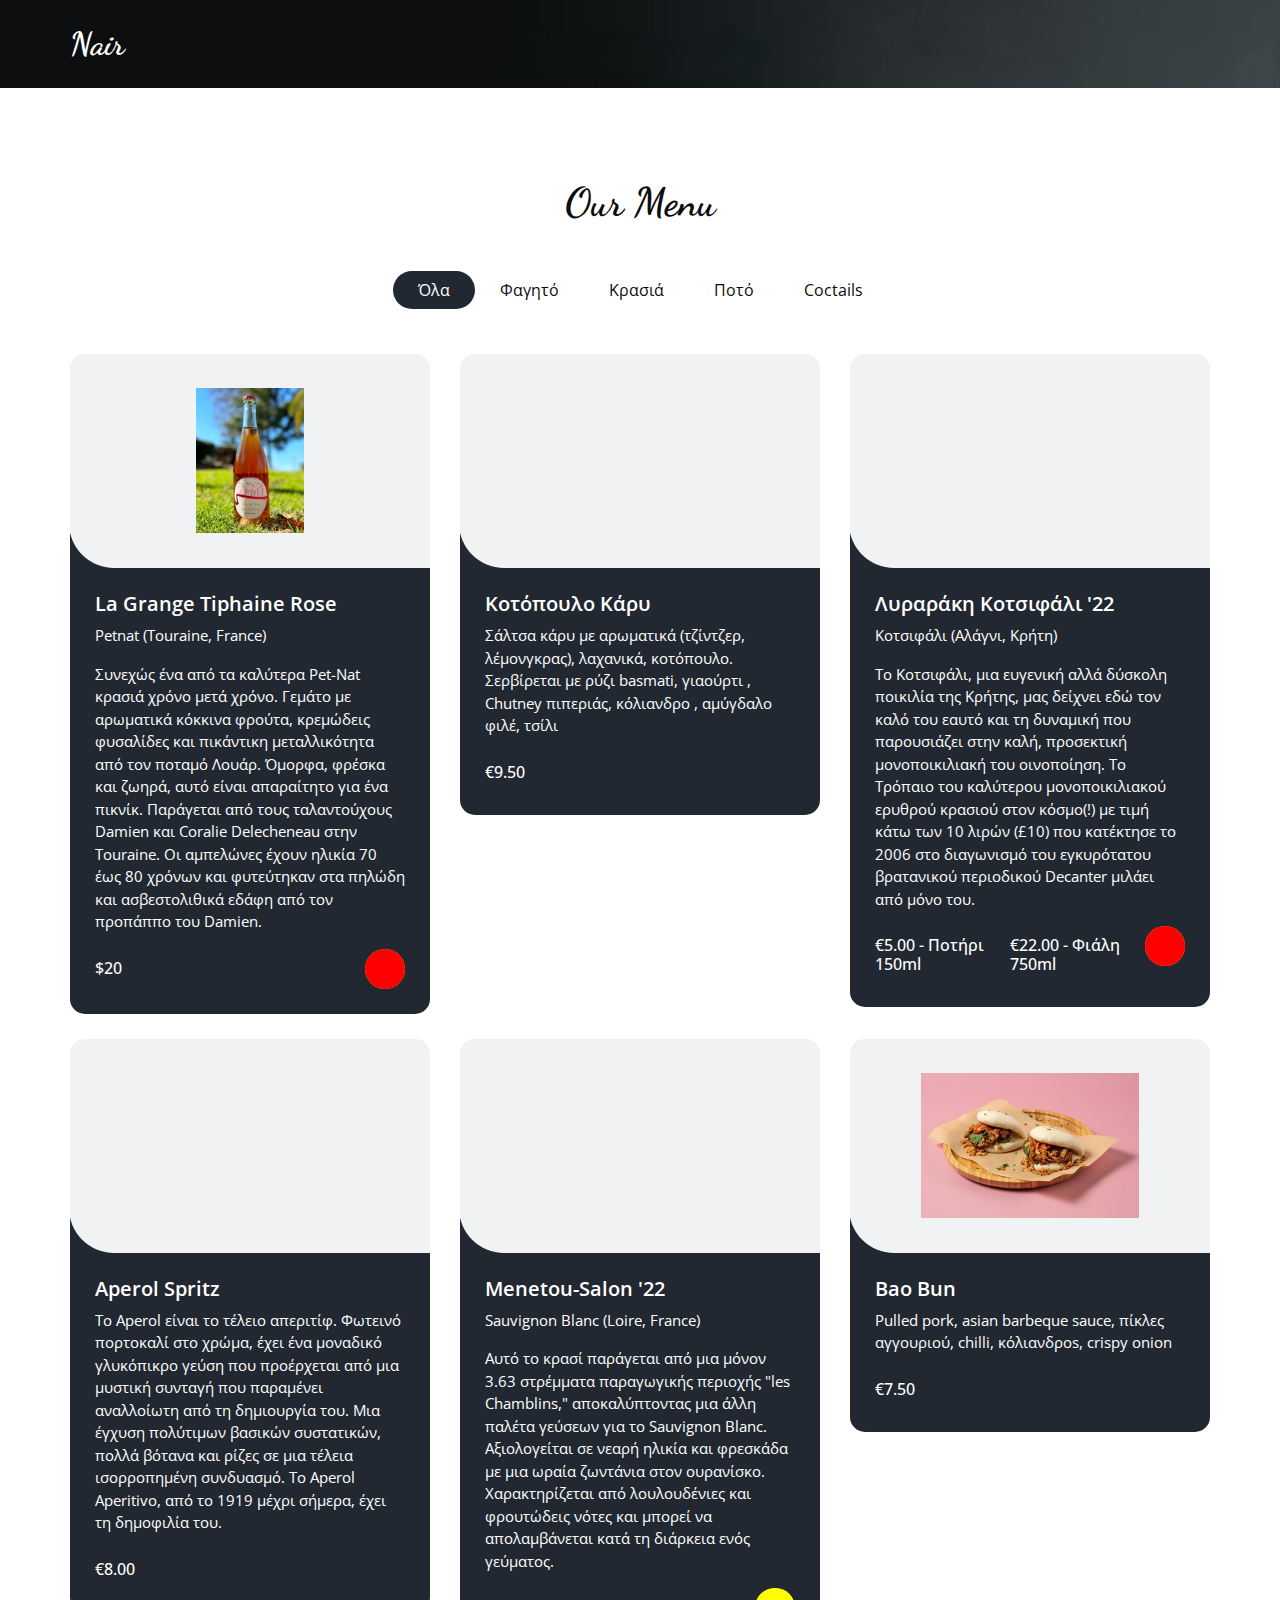
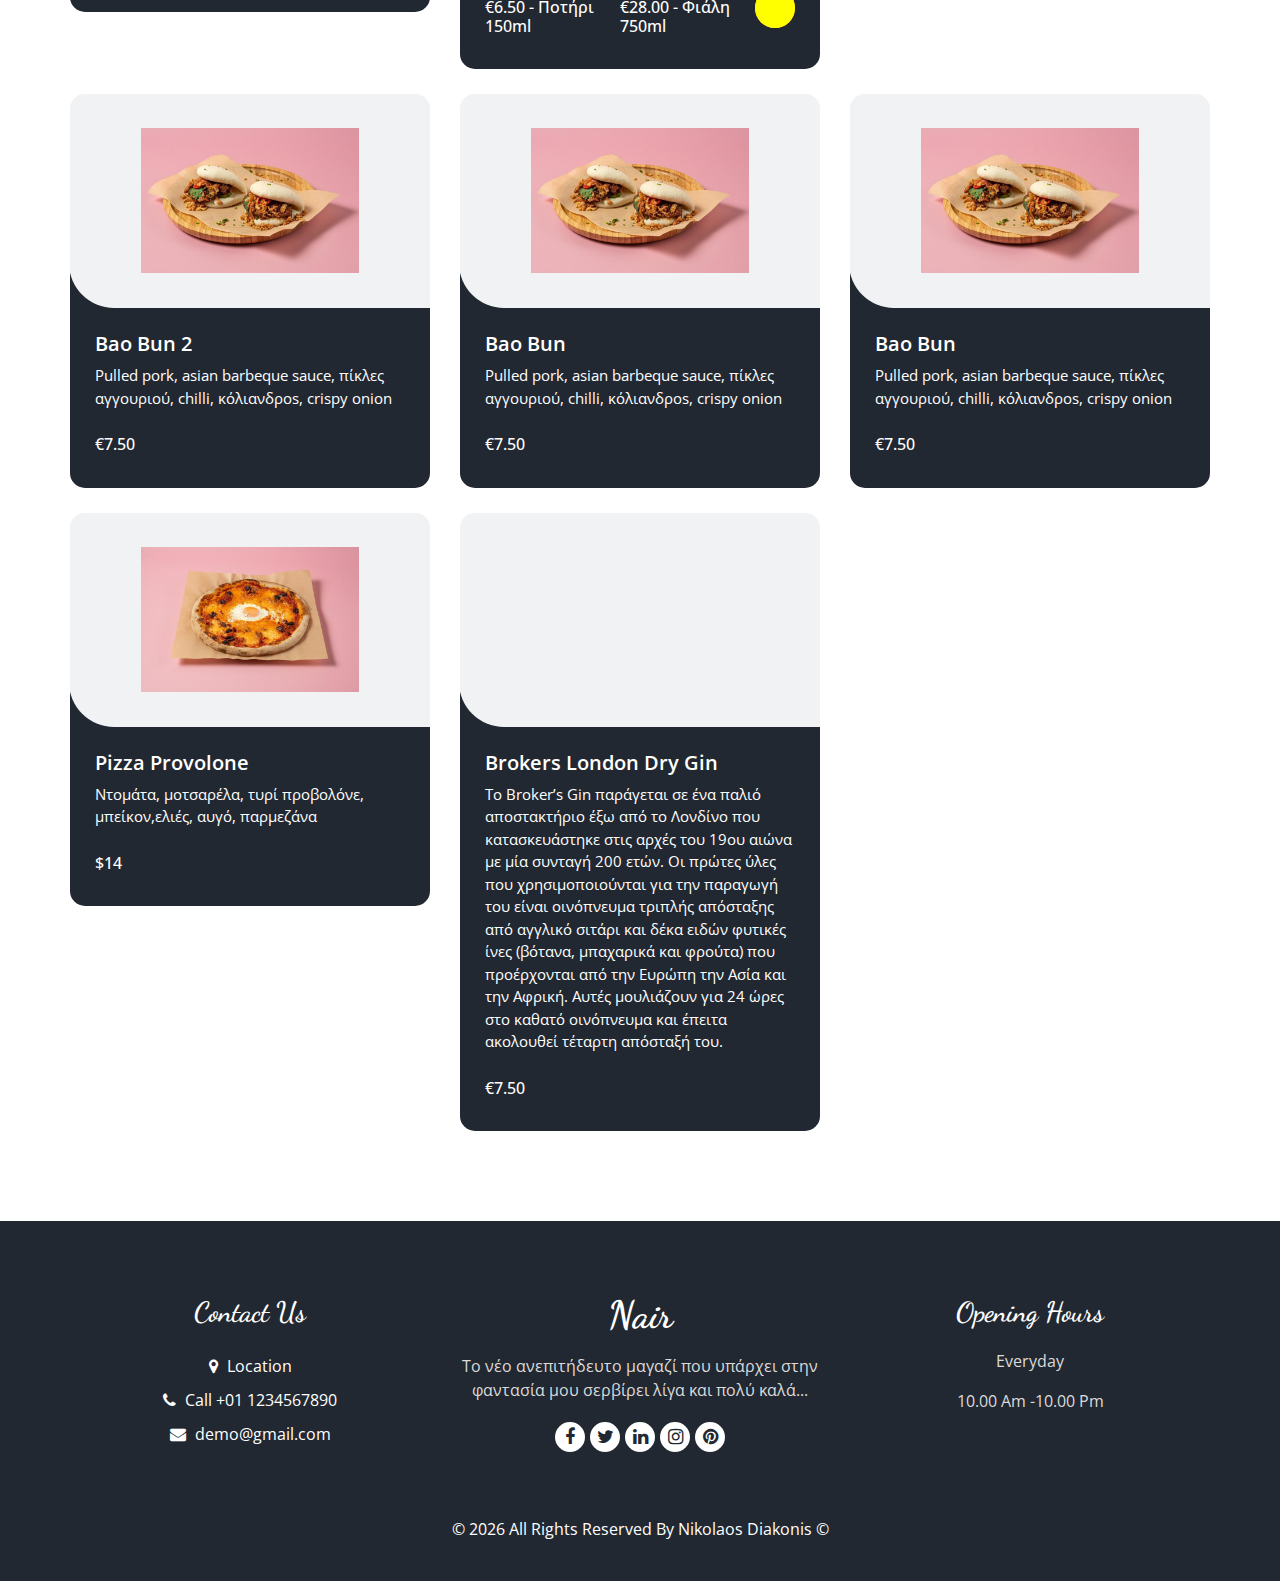
==== index.html @ 9b8b5ae2 "changed menu to index" ====
<!DOCTYPE html>
<html>

<head>
  <!-- Basic -->
  <meta charset="utf-8" />
  <meta http-equiv="X-UA-Compatible" content="IE=edge" />
  <!-- Mobile Metas -->
  <meta name="viewport" content="width=device-width, initial-scale=1, shrink-to-fit=no" />
  <!-- Site Metas -->
  <meta name="keywords" content="" />
  <meta name="description" content="" />
  <meta name="author" content="" />
  <link rel="shortcut icon" href="images/favicon.png" type="">

  <title> Nair </title>

  <!-- bootstrap core css -->
  <link rel="stylesheet" type="text/css" href="css/bootstrap.css" />

  <!--owl slider stylesheet -->
  <link rel="stylesheet" type="text/css"
    href="https://cdnjs.cloudflare.com/ajax/libs/OwlCarousel2/2.3.4/assets/owl.carousel.min.css" />
  <!-- nice select  -->
  <link rel="stylesheet" href="https://cdnjs.cloudflare.com/ajax/libs/jquery-nice-select/1.1.0/css/nice-select.min.css"
    integrity="sha512-CruCP+TD3yXzlvvijET8wV5WxxEh5H8P4cmz0RFbKK6FlZ2sYl3AEsKlLPHbniXKSrDdFewhbmBK5skbdsASbQ=="
    crossorigin="anonymous" />
  <!-- font awesome style -->
  <link href="css/font-awesome.min.css" rel="stylesheet" />

  <!-- Custom styles for this template -->
  <link href="css/style.css" rel="stylesheet" />
  <!-- responsive style -->
  <link href="css/responsive.css" rel="stylesheet" />

</head>

<body class="sub_page">

  <div class="hero_area">
    <div class="bg-box">
      <img src="images/hero-bg.jpg" alt="">
    </div>
    <!-- header section strats -->
    <header class="header_section">
      <div class="container">
        <nav class="navbar navbar-expand-lg custom_nav-container ">
          <a class="navbar-brand" href="index.html">
            <span>
              Nair
            </span>
          </a>

          <button class="navbar-toggler" type="button" data-toggle="collapse" data-target="#navbarSupportedContent"
            aria-controls="navbarSupportedContent" aria-expanded="false" aria-label="Toggle navigation">
            <span class=""> </span>
          </button>

          <div class="collapse navbar-collapse" id="navbarSupportedContent">
            <!-- <ul class="navbar-nav  mx-auto ">

              <li class="nav-item active">
                <a class="nav-link" href="menu.html">Menu <span class="sr-only">(current)</span> </a>
              </li>
            </ul> -->
            <!-- <div class="user_option">
              <a href="" class="user_link">
                <i class="fa fa-user" aria-hidden="true"></i>
              </a>
              <a class="cart_link" href="#">
                <svg version="1.1" id="Capa_1" xmlns="http://www.w3.org/2000/svg"
                  xmlns:xlink="http://www.w3.org/1999/xlink" x="0px" y="0px" viewBox="0 0 456.029 456.029"
                  style="enable-background:new 0 0 456.029 456.029;" xml:space="preserve">
                  <g>
                    <g>
                      <path d="M345.6,338.862c-29.184,0-53.248,23.552-53.248,53.248c0,29.184,23.552,53.248,53.248,53.248
                   c29.184,0,53.248-23.552,53.248-53.248C398.336,362.926,374.784,338.862,345.6,338.862z" />
                    </g>
                  </g>
                  <g>
                    <g>
                      <path d="M439.296,84.91c-1.024,0-2.56-0.512-4.096-0.512H112.64l-5.12-34.304C104.448,27.566,84.992,10.67,61.952,10.67H20.48
                   C9.216,10.67,0,19.886,0,31.15c0,11.264,9.216,20.48,20.48,20.48h41.472c2.56,0,4.608,2.048,5.12,4.608l31.744,216.064
                   c4.096,27.136,27.648,47.616,55.296,47.616h212.992c26.624,0,49.664-18.944,55.296-45.056l33.28-166.4
                   C457.728,97.71,450.56,86.958,439.296,84.91z" />
                    </g>
                  </g>
                  <g>
                    <g>
                      <path d="M215.04,389.55c-1.024-28.16-24.576-50.688-52.736-50.688c-29.696,1.536-52.224,26.112-51.2,55.296
                   c1.024,28.16,24.064,50.688,52.224,50.688h1.024C193.536,443.31,216.576,418.734,215.04,389.55z" />
                    </g>
                  </g>
                  <g>
                  </g>
                  <g>
                  </g>
                  <g>
                  </g>
                  <g>
                  </g>
                  <g>
                  </g>
                  <g>
                  </g>
                  <g>
                  </g>
                  <g>
                  </g>
                  <g>
                  </g>
                  <g>
                  </g>
                  <g>
                  </g>
                  <g>
                  </g>
                  <g>
                  </g>
                  <g>
                  </g>
                  <g>
                  </g>
                </svg>
              </a>
              <form class="form-inline">
                <button class="btn  my-2 my-sm-0 nav_search-btn" type="submit">
                  <i class="fa fa-search" aria-hidden="true"></i>
                </button>
              </form>
              <a href="" class="order_online">
                Order Online
              </a>
            </div> -->
          </div>
        </nav>
      </div>
    </header>
    <!-- end header section -->
  </div>

  <!-- food section -->

  <section class="food_section layout_padding">
    <div class="container">
      <div class="heading_container heading_center">
        <h2>
          Our Menu
        </h2>
      </div>

      <ul class="filters_menu">
        <li class="active" data-filter="*">Όλα</li>
        <li data-filter=".burger">Φαγητό</li>
        <li data-filter=".pizza">Κρασιά</li>
        <li data-filter=".pasta">Ποτό</li>
        <li data-filter=".fries">Coctails</li>
      </ul>

      <div class="filters-content">
        <div class="row grid">
          <div class="col-sm-6 col-lg-4 all pizza">
            <div class="box">
              <div>
                <div class="img-box">
                  <img src="images/la grange.jpg" alt="">
                </div>
                <div class="detail-box">
                  <h5>
                    La Grange Tiphaine Rose
                  </h5>
                  <p>Petnat (Touraine, France)</p>
                  <p>
                    Συνεχώς ένα από τα καλύτερα Pet-Nat κρασιά χρόνο μετά χρόνο. Γεμάτο με αρωματικά κόκκινα φρούτα,
                    κρεμώδεις φυσαλίδες και πικάντικη μεταλλικότητα από τον ποταμό Λουάρ. Όμορφα, φρέσκα και ζωηρά, αυτό
                    είναι απαραίτητο για ένα πικνίκ. Παράγεται από τους ταλαντούχους Damien και Coralie Delecheneau στην
                    Touraine. Οι αμπελώνες έχουν ηλικία 70 έως 80 χρόνων και φυτεύτηκαν στα πηλώδη και ασβεστολιθικά
                    εδάφη από τον προπάππο του Damien.
                  </p>
                  <div class="options">
                    <h6>
                      $20
                    </h6>
                    <a href="">
                      <div class="red-circle"></div>
                    </a>
                    <!-- <a href="">
                      <svg version="1.1" id="Capa_1" xmlns="http://www.w3.org/2000/svg"
                        xmlns:xlink="http://www.w3.org/1999/xlink" x="0px" y="0px" viewBox="0 0 456.029 456.029"
                        style="enable-background:new 0 0 456.029 456.029;" xml:space="preserve">
                        <g>
                          <g>
                            <path d="M345.6,338.862c-29.184,0-53.248,23.552-53.248,53.248c0,29.184,23.552,53.248,53.248,53.248
                         c29.184,0,53.248-23.552,53.248-53.248C398.336,362.926,374.784,338.862,345.6,338.862z" />
                          </g>
                        </g>
                        <g>
                          <g>
                            <path d="M439.296,84.91c-1.024,0-2.56-0.512-4.096-0.512H112.64l-5.12-34.304C104.448,27.566,84.992,10.67,61.952,10.67H20.48
                         C9.216,10.67,0,19.886,0,31.15c0,11.264,9.216,20.48,20.48,20.48h41.472c2.56,0,4.608,2.048,5.12,4.608l31.744,216.064
                         c4.096,27.136,27.648,47.616,55.296,47.616h212.992c26.624,0,49.664-18.944,55.296-45.056l33.28-166.4
                         C457.728,97.71,450.56,86.958,439.296,84.91z" />
                          </g>
                        </g>
                        <g>
                          <g>
                            <path
                              d="M215.04,389.55c-1.024-28.16-24.576-50.688-52.736-50.688c-29.696,1.536-52.224,26.112-51.2,55.296
                         c1.024,28.16,24.064,50.688,52.224,50.688h1.024C193.536,443.31,216.576,418.734,215.04,389.55z" />
                          </g>
                        </g>
                        <g>
                        </g>
                        <g>
                        </g>
                        <g>
                        </g>
                        <g>
                        </g>
                        <g>
                        </g>
                        <g>
                        </g>
                        <g>
                        </g>
                        <g>
                        </g>
                        <g>
                        </g>
                        <g>
                        </g>
                        <g>
                        </g>
                        <g>
                        </g>
                        <g>
                        </g>
                        <g>
                        </g>
                        <g>
                        </g>
                      </svg>
                    </a> -->
                  </div>
                </div>
              </div>
            </div>
          </div>
          <div class="col-sm-6 col-lg-4 all burger">
            <div class="box">
              <div>
                <div class="img-box">
                  <img
                    src="https://www.kitchensanctuary.com/wp-content/uploads/2023/06/Chicken-Panang-Curry-tall-FS.webp"
                    alt="">
                </div>
                <div class="detail-box">
                  <h5>
                    Κοτόπουλο Κάρυ
                  </h5>
                  <p>
                    Σάλτσα κάρυ με αρωματικά (τζίντζερ, λέμονγκρας), λαχανικά, κοτόπουλο. Σερβίρεται με ρύζι basmati,
                    γιαούρτι , Chutney πιπεριάς, κόλιανδρο , αμύγδαλο φιλέ, τσίλι
                  </p>
                  <div class="options">
                    <h6>
                      €9.50
                    </h6>
                    <!-- <a href="">
                      <svg version="1.1" id="Capa_1" xmlns="http://www.w3.org/2000/svg"
                        xmlns:xlink="http://www.w3.org/1999/xlink" x="0px" y="0px" viewBox="0 0 456.029 456.029"
                        style="enable-background:new 0 0 456.029 456.029;" xml:space="preserve">
                        <g>
                          <g>
                            <path d="M345.6,338.862c-29.184,0-53.248,23.552-53.248,53.248c0,29.184,23.552,53.248,53.248,53.248
                         c29.184,0,53.248-23.552,53.248-53.248C398.336,362.926,374.784,338.862,345.6,338.862z" />
                          </g>
                        </g>
                        <g>
                          <g>
                            <path d="M439.296,84.91c-1.024,0-2.56-0.512-4.096-0.512H112.64l-5.12-34.304C104.448,27.566,84.992,10.67,61.952,10.67H20.48
                         C9.216,10.67,0,19.886,0,31.15c0,11.264,9.216,20.48,20.48,20.48h41.472c2.56,0,4.608,2.048,5.12,4.608l31.744,216.064
                         c4.096,27.136,27.648,47.616,55.296,47.616h212.992c26.624,0,49.664-18.944,55.296-45.056l33.28-166.4
                         C457.728,97.71,450.56,86.958,439.296,84.91z" />
                          </g>
                        </g>
                        <g>
                          <g>
                            <path
                              d="M215.04,389.55c-1.024-28.16-24.576-50.688-52.736-50.688c-29.696,1.536-52.224,26.112-51.2,55.296
                         c1.024,28.16,24.064,50.688,52.224,50.688h1.024C193.536,443.31,216.576,418.734,215.04,389.55z" />
                          </g>
                        </g>
                        <g>
                        </g>
                        <g>
                        </g>
                        <g>
                        </g>
                        <g>
                        </g>
                        <g>
                        </g>
                        <g>
                        </g>
                        <g>
                        </g>
                        <g>
                        </g>
                        <g>
                        </g>
                        <g>
                        </g>
                        <g>
                        </g>
                        <g>
                        </g>
                        <g>
                        </g>
                        <g>
                        </g>
                        <g>
                        </g>
                      </svg>
                    </a> -->
                  </div>
                </div>
              </div>
            </div>
          </div>
          <div class="col-sm-6 col-lg-4 all pizza">
            <div class="box">
              <div>
                <div class="img-box">
                  <img
                    src="https://www.oakcava.gr/wp-content/uploads/webp/2022/03/%CE%9B%CE%A5%CE%A1%CE%91%CE%A1%CE%91%CE%9A%CE%97%CE%A3-%CE%9A%CE%9F%CE%A4%CE%A3%CE%99%CE%A6%CE%91%CE%9B%CE%99.webp"
                    alt="">
                </div>
                <div class="detail-box">
                  <h5>
                    Λυραράκη Κοτσιφάλι '22
                  </h5>
                  <p>
                    Κοτσιφάλι (Αλάγνι, Κρήτη)
                  </p>
                  <p>Το Κοτσιφάλι, μια ευγενική αλλά δύσκολη ποικιλία της Κρήτης, μας δείχνει εδώ τον καλό του εαυτό και
                    τη δυναμική που παρουσιάζει στην καλή, προσεκτική μονοποικιλιακή του οινοποίηση. Το Τρόπαιο του
                    καλύτερου μονοποικιλιακού ερυθρού κρασιού στον κόσμο(!) με τιμή κάτω των 10 λιρών (£10) που
                    κατέκτησε το 2006 στο διαγωνισμό του εγκυρότατου βρατανικού περιοδικού Decanter μιλάει από μόνο του.
                  </p>
                  <div class="options">
                    <h6>
                      €5.00 - Ποτήρι 150ml
                    </h6>
                    <h6>
                      €22.00 - Φιάλη 750ml
                    </h6>
                    <a href="">
                      <div class="red-circle"></div>
                    </a>


                    <!-- <a href="">
                      <svg version="1.1" id="Capa_1" xmlns="http://www.w3.org/2000/svg"
                        xmlns:xlink="http://www.w3.org/1999/xlink" x="0px" y="0px" viewBox="0 0 456.029 456.029"
                        style="enable-background:new 0 0 456.029 456.029;" xml:space="preserve">
                        <g>
                          <g>
                            <path d="M345.6,338.862c-29.184,0-53.248,23.552-53.248,53.248c0,29.184,23.552,53.248,53.248,53.248
                         c29.184,0,53.248-23.552,53.248-53.248C398.336,362.926,374.784,338.862,345.6,338.862z" />
                          </g>
                        </g>
                        <g>
                          <g>
                            <path d="M439.296,84.91c-1.024,0-2.56-0.512-4.096-0.512H112.64l-5.12-34.304C104.448,27.566,84.992,10.67,61.952,10.67H20.48
                         C9.216,10.67,0,19.886,0,31.15c0,11.264,9.216,20.48,20.48,20.48h41.472c2.56,0,4.608,2.048,5.12,4.608l31.744,216.064
                         c4.096,27.136,27.648,47.616,55.296,47.616h212.992c26.624,0,49.664-18.944,55.296-45.056l33.28-166.4
                         C457.728,97.71,450.56,86.958,439.296,84.91z" />
                          </g>
                        </g>
                        <g>
                          <g>
                            <path
                              d="M215.04,389.55c-1.024-28.16-24.576-50.688-52.736-50.688c-29.696,1.536-52.224,26.112-51.2,55.296
                         c1.024,28.16,24.064,50.688,52.224,50.688h1.024C193.536,443.31,216.576,418.734,215.04,389.55z" />
                          </g>
                        </g>
                        <g>
                        </g>
                        <g>
                        </g>
                        <g>
                        </g>
                        <g>
                        </g>
                        <g>
                        </g>
                        <g>
                        </g>
                        <g>
                        </g>
                        <g>
                        </g>
                        <g>
                        </g>
                        <g>
                        </g>
                        <g>
                        </g>
                        <g>
                        </g>
                        <g>
                        </g>
                        <g>
                        </g>
                        <g>
                        </g>
                      </svg>
                    </a> -->
                  </div>
                </div>
              </div>
            </div>
          </div>
          <div class="col-sm-6 col-lg-4 all fries">
            <div class="box">
              <div>
                <div class="img-box">
                  <img
                    src="https://www.liquor.com/thmb/IIIISme-EOH3vHQ1Os4EYz-sunM=/750x0/filters:no_upscale():max_bytes(150000):strip_icc():format(webp)/aperol-spritz-720x720-primary-985457b239d7427da2f8b4be17131caa.jpg"
                    alt="">
                </div>
                <div class="detail-box">
                  <h5>
                    Aperol Spritz
                  </h5>
                  <p>
                    Το Aperol είναι το τέλειο απεριτίφ. Φωτεινό πορτοκαλί στο χρώμα, έχει ένα μοναδικό γλυκόπικρο γεύση
                    που προέρχεται από μια μυστική συνταγή που παραμένει αναλλοίωτη από τη δημιουργία του. Μια έγχυση
                    πολύτιμων βασικών συστατικών, πολλά βότανα και ρίζες σε μια τέλεια ισορροπημένη συνδυασμό. Το Aperol
                    Aperitivo, από το 1919 μέχρι σήμερα, έχει τη δημοφιλία του.
                  </p>
                  <div class="options">
                    <h6>
                      €8.00
                    </h6>
                    <!-- <a href="">
                      <svg version="1.1" id="Capa_1" xmlns="http://www.w3.org/2000/svg"
                        xmlns:xlink="http://www.w3.org/1999/xlink" x="0px" y="0px" viewBox="0 0 456.029 456.029"
                        style="enable-background:new 0 0 456.029 456.029;" xml:space="preserve">
                        <g>
                          <g>
                            <path d="M345.6,338.862c-29.184,0-53.248,23.552-53.248,53.248c0,29.184,23.552,53.248,53.248,53.248
                         c29.184,0,53.248-23.552,53.248-53.248C398.336,362.926,374.784,338.862,345.6,338.862z" />
                          </g>
                        </g>
                        <g>
                          <g>
                            <path d="M439.296,84.91c-1.024,0-2.56-0.512-4.096-0.512H112.64l-5.12-34.304C104.448,27.566,84.992,10.67,61.952,10.67H20.48
                         C9.216,10.67,0,19.886,0,31.15c0,11.264,9.216,20.48,20.48,20.48h41.472c2.56,0,4.608,2.048,5.12,4.608l31.744,216.064
                         c4.096,27.136,27.648,47.616,55.296,47.616h212.992c26.624,0,49.664-18.944,55.296-45.056l33.28-166.4
                         C457.728,97.71,450.56,86.958,439.296,84.91z" />
                          </g>
                        </g>
                        <g>
                          <g>
                            <path
                              d="M215.04,389.55c-1.024-28.16-24.576-50.688-52.736-50.688c-29.696,1.536-52.224,26.112-51.2,55.296
                         c1.024,28.16,24.064,50.688,52.224,50.688h1.024C193.536,443.31,216.576,418.734,215.04,389.55z" />
                          </g>
                        </g>
                        <g>
                        </g>
                        <g>
                        </g>
                        <g>
                        </g>
                        <g>
                        </g>
                        <g>
                        </g>
                        <g>
                        </g>
                        <g>
                        </g>
                        <g>
                        </g>
                        <g>
                        </g>
                        <g>
                        </g>
                        <g>
                        </g>
                        <g>
                        </g>
                        <g>
                        </g>
                        <g>
                        </g>
                        <g>
                        </g>
                      </svg>
                    </a> -->
                  </div>
                </div>
              </div>
            </div>
          </div>
          <div class="col-sm-6 col-lg-4 all pizza">
            <div class="box">
              <div>
                <div class="img-box">
                  <img
                    src="https://www.vinatis.co.uk/79008-detail_default/menetou-salon-blanc-2022-domaine-lucien-raimbault.png"
                    alt="">
                </div>
                <div class="detail-box">
                  <h5>
                    Menetou-Salon '22
                  </h5>
                  <p>Sauvignon Blanc (Loire, France)</p>
                  <p>
                    Αυτό το κρασί παράγεται από μια μόνον 3.63 στρέμματα παραγωγικής περιοχής "les Chamblins,"
                    αποκαλύπτοντας μια άλλη παλέτα γεύσεων για το Sauvignon Blanc. Αξιολογείται σε νεαρή ηλικία και
                    φρεσκάδα με μια ωραία ζωντάνια στον ουρανίσκο. Χαρακτηρίζεται από λουλουδένιες και φρουτώδεις νότες
                    και μπορεί να απολαμβάνεται κατά τη διάρκεια ενός γεύματος.
                  </p>
                  <div class="options">
                    <h6>
                      €6.50 - Ποτήρι 150ml
                    </h6>
                    <h6>
                      €28.00 - Φιάλη 750ml
                    </h6>
                    <a href="">
                      <div class="yellow-circle"></div>
                    </a>
                    <!-- <a href="">
                      <svg version="1.1" id="Capa_1" xmlns="http://www.w3.org/2000/svg"
                        xmlns:xlink="http://www.w3.org/1999/xlink" x="0px" y="0px" viewBox="0 0 456.029 456.029"
                        style="enable-background:new 0 0 456.029 456.029;" xml:space="preserve">
                        <g>
                          <g>
                            <path d="M345.6,338.862c-29.184,0-53.248,23.552-53.248,53.248c0,29.184,23.552,53.248,53.248,53.248
                         c29.184,0,53.248-23.552,53.248-53.248C398.336,362.926,374.784,338.862,345.6,338.862z" />
                          </g>
                        </g>
                        <g>
                          <g>
                            <path d="M439.296,84.91c-1.024,0-2.56-0.512-4.096-0.512H112.64l-5.12-34.304C104.448,27.566,84.992,10.67,61.952,10.67H20.48
                         C9.216,10.67,0,19.886,0,31.15c0,11.264,9.216,20.48,20.48,20.48h41.472c2.56,0,4.608,2.048,5.12,4.608l31.744,216.064
                         c4.096,27.136,27.648,47.616,55.296,47.616h212.992c26.624,0,49.664-18.944,55.296-45.056l33.28-166.4
                         C457.728,97.71,450.56,86.958,439.296,84.91z" />
                          </g>
                        </g>
                        <g>
                          <g>
                            <path
                              d="M215.04,389.55c-1.024-28.16-24.576-50.688-52.736-50.688c-29.696,1.536-52.224,26.112-51.2,55.296
                         c1.024,28.16,24.064,50.688,52.224,50.688h1.024C193.536,443.31,216.576,418.734,215.04,389.55z" />
                          </g>
                        </g>
                        <g>
                        </g>
                        <g>
                        </g>
                        <g>
                        </g>
                        <g>
                        </g>
                        <g>
                        </g>
                        <g>
                        </g>
                        <g>
                        </g>
                        <g>
                        </g>
                        <g>
                        </g>
                        <g>
                        </g>
                        <g>
                        </g>
                        <g>
                        </g>
                        <g>
                        </g>
                        <g>
                        </g>
                        <g>
                        </g>
                      </svg>
                    </a> -->
                  </div>
                </div>
              </div>
            </div>
          </div>
          <div class="col-sm-6 col-lg-4 all burger">
            <div class="box">
              <div>
                <div class="img-box">
                  <img src="images/bao.jpg" alt="">
                </div>
                <div class="detail-box">
                  <h5>
                    Bao Bun
                  </h5>
                  <p>
                    Pulled pork, asian barbeque sauce, πίκλες αγγουριού, chilli, κόλιανδροs, crispy onion
                  </p>
                  <div class="options">
                    <h6>
                      €7.50
                    </h6>
                    <!-- <a href="">
                      <svg version="1.1" id="Capa_1" xmlns="http://www.w3.org/2000/svg"
                        xmlns:xlink="http://www.w3.org/1999/xlink" x="0px" y="0px" viewBox="0 0 456.029 456.029"
                        style="enable-background:new 0 0 456.029 456.029;" xml:space="preserve">
                        <g>
                          <g>
                            <path d="M345.6,338.862c-29.184,0-53.248,23.552-53.248,53.248c0,29.184,23.552,53.248,53.248,53.248
                         c29.184,0,53.248-23.552,53.248-53.248C398.336,362.926,374.784,338.862,345.6,338.862z" />
                          </g>
                        </g>
                        <g>
                          <g>
                            <path d="M439.296,84.91c-1.024,0-2.56-0.512-4.096-0.512H112.64l-5.12-34.304C104.448,27.566,84.992,10.67,61.952,10.67H20.48
                         C9.216,10.67,0,19.886,0,31.15c0,11.264,9.216,20.48,20.48,20.48h41.472c2.56,0,4.608,2.048,5.12,4.608l31.744,216.064
                         c4.096,27.136,27.648,47.616,55.296,47.616h212.992c26.624,0,49.664-18.944,55.296-45.056l33.28-166.4
                         C457.728,97.71,450.56,86.958,439.296,84.91z" />
                          </g>
                        </g>
                        <g>
                          <g>
                            <path
                              d="M215.04,389.55c-1.024-28.16-24.576-50.688-52.736-50.688c-29.696,1.536-52.224,26.112-51.2,55.296
                         c1.024,28.16,24.064,50.688,52.224,50.688h1.024C193.536,443.31,216.576,418.734,215.04,389.55z" />
                          </g>
                        </g>
                        <g>
                        </g>
                        <g>
                        </g>
                        <g>
                        </g>
                        <g>
                        </g>
                        <g>
                        </g>
                        <g>
                        </g>
                        <g>
                        </g>
                        <g>
                        </g>
                        <g>
                        </g>
                        <g>
                        </g>
                        <g>
                        </g>
                        <g>
                        </g>
                        <g>
                        </g>
                        <g>
                        </g>
                        <g>
                        </g>
                      </svg>
                    </a> -->
                  </div>
                </div>
              </div>
            </div>
          </div>
          <div class="col-sm-6 col-lg-4 all burger">
            <div class="box">
              <div>
                <div class="img-box">
                  <img src="images/bao.jpg" alt="">
                </div>
                <div class="detail-box">
                  <h5>
                    Bao Bun 2
                  </h5>
                  <p>
                    Pulled pork, asian barbeque sauce, πίκλες αγγουριού, chilli, κόλιανδροs, crispy onion
                  </p>
                  <div class="options">
                    <h6>
                      €7.50
                    </h6>
                    <!-- <a href="">
                      <svg version="1.1" id="Capa_1" xmlns="http://www.w3.org/2000/svg"
                        xmlns:xlink="http://www.w3.org/1999/xlink" x="0px" y="0px" viewBox="0 0 456.029 456.029"
                        style="enable-background:new 0 0 456.029 456.029;" xml:space="preserve">
                        <g>
                          <g>
                            <path d="M345.6,338.862c-29.184,0-53.248,23.552-53.248,53.248c0,29.184,23.552,53.248,53.248,53.248
                         c29.184,0,53.248-23.552,53.248-53.248C398.336,362.926,374.784,338.862,345.6,338.862z" />
                          </g>
                        </g>
                        <g>
                          <g>
                            <path d="M439.296,84.91c-1.024,0-2.56-0.512-4.096-0.512H112.64l-5.12-34.304C104.448,27.566,84.992,10.67,61.952,10.67H20.48
                         C9.216,10.67,0,19.886,0,31.15c0,11.264,9.216,20.48,20.48,20.48h41.472c2.56,0,4.608,2.048,5.12,4.608l31.744,216.064
                         c4.096,27.136,27.648,47.616,55.296,47.616h212.992c26.624,0,49.664-18.944,55.296-45.056l33.28-166.4
                         C457.728,97.71,450.56,86.958,439.296,84.91z" />
                          </g>
                        </g>
                        <g>
                          <g>
                            <path
                              d="M215.04,389.55c-1.024-28.16-24.576-50.688-52.736-50.688c-29.696,1.536-52.224,26.112-51.2,55.296
                         c1.024,28.16,24.064,50.688,52.224,50.688h1.024C193.536,443.31,216.576,418.734,215.04,389.55z" />
                          </g>
                        </g>
                        <g>
                        </g>
                        <g>
                        </g>
                        <g>
                        </g>
                        <g>
                        </g>
                        <g>
                        </g>
                        <g>
                        </g>
                        <g>
                        </g>
                        <g>
                        </g>
                        <g>
                        </g>
                        <g>
                        </g>
                        <g>
                        </g>
                        <g>
                        </g>
                        <g>
                        </g>
                        <g>
                        </g>
                        <g>
                        </g>
                      </svg>
                    </a> -->
                  </div>
                </div>
              </div>
            </div>
          </div>
          <div class="col-sm-6 col-lg-4 all burger">
            <div class="box">
              <div>
                <div class="img-box">
                  <img src="images/bao.jpg" alt="">
                </div>
                <div class="detail-box">
                  <h5>
                    Bao Bun
                  </h5>
                  <p>
                    Pulled pork, asian barbeque sauce, πίκλες αγγουριού, chilli, κόλιανδροs, crispy onion
                  </p>
                  <div class="options">
                    <h6>
                      €7.50
                    </h6>
                    <!-- <a href="">
                      <svg version="1.1" id="Capa_1" xmlns="http://www.w3.org/2000/svg"
                        xmlns:xlink="http://www.w3.org/1999/xlink" x="0px" y="0px" viewBox="0 0 456.029 456.029"
                        style="enable-background:new 0 0 456.029 456.029;" xml:space="preserve">
                        <g>
                          <g>
                            <path d="M345.6,338.862c-29.184,0-53.248,23.552-53.248,53.248c0,29.184,23.552,53.248,53.248,53.248
                         c29.184,0,53.248-23.552,53.248-53.248C398.336,362.926,374.784,338.862,345.6,338.862z" />
                          </g>
                        </g>
                        <g>
                          <g>
                            <path d="M439.296,84.91c-1.024,0-2.56-0.512-4.096-0.512H112.64l-5.12-34.304C104.448,27.566,84.992,10.67,61.952,10.67H20.48
                         C9.216,10.67,0,19.886,0,31.15c0,11.264,9.216,20.48,20.48,20.48h41.472c2.56,0,4.608,2.048,5.12,4.608l31.744,216.064
                         c4.096,27.136,27.648,47.616,55.296,47.616h212.992c26.624,0,49.664-18.944,55.296-45.056l33.28-166.4
                         C457.728,97.71,450.56,86.958,439.296,84.91z" />
                          </g>
                        </g>
                        <g>
                          <g>
                            <path
                              d="M215.04,389.55c-1.024-28.16-24.576-50.688-52.736-50.688c-29.696,1.536-52.224,26.112-51.2,55.296
                         c1.024,28.16,24.064,50.688,52.224,50.688h1.024C193.536,443.31,216.576,418.734,215.04,389.55z" />
                          </g>
                        </g>
                        <g>
                        </g>
                        <g>
                        </g>
                        <g>
                        </g>
                        <g>
                        </g>
                        <g>
                        </g>
                        <g>
                        </g>
                        <g>
                        </g>
                        <g>
                        </g>
                        <g>
                        </g>
                        <g>
                        </g>
                        <g>
                        </g>
                        <g>
                        </g>
                        <g>
                        </g>
                        <g>
                        </g>
                        <g>
                        </g>
                      </svg>
                    </a> -->
                  </div>
                </div>
              </div>
            </div>
          </div>
          <div class="col-sm-6 col-lg-4 all burger">
            <div class="box">
              <div>
                <div class="img-box">
                  <img src="images/bao.jpg" alt="">
                </div>
                <div class="detail-box">
                  <h5>
                    Bao Bun
                  </h5>
                  <p>
                    Pulled pork, asian barbeque sauce, πίκλες αγγουριού, chilli, κόλιανδροs, crispy onion
                  </p>
                  <div class="options">
                    <h6>
                      €7.50
                    </h6>
                    <!-- <a href="">
                      <svg version="1.1" id="Capa_1" xmlns="http://www.w3.org/2000/svg"
                        xmlns:xlink="http://www.w3.org/1999/xlink" x="0px" y="0px" viewBox="0 0 456.029 456.029"
                        style="enable-background:new 0 0 456.029 456.029;" xml:space="preserve">
                        <g>
                          <g>
                            <path d="M345.6,338.862c-29.184,0-53.248,23.552-53.248,53.248c0,29.184,23.552,53.248,53.248,53.248
                         c29.184,0,53.248-23.552,53.248-53.248C398.336,362.926,374.784,338.862,345.6,338.862z" />
                          </g>
                        </g>
                        <g>
                          <g>
                            <path d="M439.296,84.91c-1.024,0-2.56-0.512-4.096-0.512H112.64l-5.12-34.304C104.448,27.566,84.992,10.67,61.952,10.67H20.48
                         C9.216,10.67,0,19.886,0,31.15c0,11.264,9.216,20.48,20.48,20.48h41.472c2.56,0,4.608,2.048,5.12,4.608l31.744,216.064
                         c4.096,27.136,27.648,47.616,55.296,47.616h212.992c26.624,0,49.664-18.944,55.296-45.056l33.28-166.4
                         C457.728,97.71,450.56,86.958,439.296,84.91z" />
                          </g>
                        </g>
                        <g>
                          <g>
                            <path
                              d="M215.04,389.55c-1.024-28.16-24.576-50.688-52.736-50.688c-29.696,1.536-52.224,26.112-51.2,55.296
                         c1.024,28.16,24.064,50.688,52.224,50.688h1.024C193.536,443.31,216.576,418.734,215.04,389.55z" />
                          </g>
                        </g>
                        <g>
                        </g>
                        <g>
                        </g>
                        <g>
                        </g>
                        <g>
                        </g>
                        <g>
                        </g>
                        <g>
                        </g>
                        <g>
                        </g>
                        <g>
                        </g>
                        <g>
                        </g>
                        <g>
                        </g>
                        <g>
                        </g>
                        <g>
                        </g>
                        <g>
                        </g>
                        <g>
                        </g>
                        <g>
                        </g>
                      </svg>
                    </a> -->
                  </div>
                </div>
              </div>
            </div>
          </div>
          <div class="col-sm-6 col-lg-4 all burger">
            <div class="box">
              <div>
                <div class="img-box">
                  <img src="images/provolone.jpg" alt="">
                </div>
                <div class="detail-box">
                  <h5>
                    Pizza Provolone
                  </h5>
                  <p>
                    Ντομάτα, μοτσαρέλα, τυρί προβολόνε, μπείκον,ελιές, αυγό, παρμεζάνα
                  </p>
                  <div class="options">
                    <h6>
                      $14
                    </h6>
                    <!-- <a href="">
                      <svg version="1.1" id="Capa_1" xmlns="http://www.w3.org/2000/svg"
                        xmlns:xlink="http://www.w3.org/1999/xlink" x="0px" y="0px" viewBox="0 0 456.029 456.029"
                        style="enable-background:new 0 0 456.029 456.029;" xml:space="preserve">
                        <g>
                          <g>
                            <path d="M345.6,338.862c-29.184,0-53.248,23.552-53.248,53.248c0,29.184,23.552,53.248,53.248,53.248
                         c29.184,0,53.248-23.552,53.248-53.248C398.336,362.926,374.784,338.862,345.6,338.862z" />
                          </g>
                        </g>
                        <g>
                          <g>
                            <path d="M439.296,84.91c-1.024,0-2.56-0.512-4.096-0.512H112.64l-5.12-34.304C104.448,27.566,84.992,10.67,61.952,10.67H20.48
                         C9.216,10.67,0,19.886,0,31.15c0,11.264,9.216,20.48,20.48,20.48h41.472c2.56,0,4.608,2.048,5.12,4.608l31.744,216.064
                         c4.096,27.136,27.648,47.616,55.296,47.616h212.992c26.624,0,49.664-18.944,55.296-45.056l33.28-166.4
                         C457.728,97.71,450.56,86.958,439.296,84.91z" />
                          </g>
                        </g>
                        <g>
                          <g>
                            <path
                              d="M215.04,389.55c-1.024-28.16-24.576-50.688-52.736-50.688c-29.696,1.536-52.224,26.112-51.2,55.296
                         c1.024,28.16,24.064,50.688,52.224,50.688h1.024C193.536,443.31,216.576,418.734,215.04,389.55z" />
                          </g>
                        </g>
                        <g>
                        </g>
                        <g>
                        </g>
                        <g>
                        </g>
                        <g>
                        </g>
                        <g>
                        </g>
                        <g>
                        </g>
                        <g>
                        </g>
                        <g>
                        </g>
                        <g>
                        </g>
                        <g>
                        </g>
                        <g>
                        </g>
                        <g>
                        </g>
                        <g>
                        </g>
                        <g>
                        </g>
                        <g>
                        </g>
                      </svg>
                    </a> -->
                  </div>
                </div>
              </div>
            </div>
          </div>
          <div class="col-sm-6 col-lg-4 all pasta">
            <div class="box">
              <div>
                <div class="img-box">
                  <img
                    src="https://c.scdn.gr/images/sku_main_images/006931/6931580/20211014133302_broker_s_london_dry_tzin_700ml.jpeg"
                    alt="">
                </div>
                <div class="detail-box">
                  <h5>
                    Brokers London Dry Gin
                  </h5>
                  <p>
                    Το Broker’s Gin παράγεται σε ένα παλιό αποστακτήριο έξω από το Λονδίνο που κατασκευάστηκε στις αρχές
                    του 19ου αιώνα με μία συνταγή 200 ετών. Οι πρώτες ύλες που χρησιμοποιούνται για την παραγωγή του
                    είναι οινόπνευμα τριπλής απόσταξης από αγγλικό σιτάρι και δέκα ειδών φυτικές ίνες (βότανα, μπαχαρικά
                    και φρούτα) που προέρχονται από την Ευρώπη την Ασία και την Αφρική. Αυτές μουλιάζουν για 24 ώρες στο
                    καθατό οινόπνευμα και έπειτα ακολουθεί τέταρτη απόσταξή του.
                  </p>
                  <div class="options">
                    <h6>
                      €7.50
                    </h6>
                    <!-- <a href="">
                      <svg version="1.1" id="Capa_1" xmlns="http://www.w3.org/2000/svg"
                        xmlns:xlink="http://www.w3.org/1999/xlink" x="0px" y="0px" viewBox="0 0 456.029 456.029"
                        style="enable-background:new 0 0 456.029 456.029;" xml:space="preserve">
                        <g>
                          <g>
                            <path d="M345.6,338.862c-29.184,0-53.248,23.552-53.248,53.248c0,29.184,23.552,53.248,53.248,53.248
                         c29.184,0,53.248-23.552,53.248-53.248C398.336,362.926,374.784,338.862,345.6,338.862z" />
                          </g>
                        </g>
                        <g>
                          <g>
                            <path d="M439.296,84.91c-1.024,0-2.56-0.512-4.096-0.512H112.64l-5.12-34.304C104.448,27.566,84.992,10.67,61.952,10.67H20.48
                         C9.216,10.67,0,19.886,0,31.15c0,11.264,9.216,20.48,20.48,20.48h41.472c2.56,0,4.608,2.048,5.12,4.608l31.744,216.064
                         c4.096,27.136,27.648,47.616,55.296,47.616h212.992c26.624,0,49.664-18.944,55.296-45.056l33.28-166.4
                         C457.728,97.71,450.56,86.958,439.296,84.91z" />
                          </g>
                        </g>
                        <g>
                          <g>
                            <path
                              d="M215.04,389.55c-1.024-28.16-24.576-50.688-52.736-50.688c-29.696,1.536-52.224,26.112-51.2,55.296
                         c1.024,28.16,24.064,50.688,52.224,50.688h1.024C193.536,443.31,216.576,418.734,215.04,389.55z" />
                          </g>
                        </g>
                        <g>
                        </g>
                        <g>
                        </g>
                        <g>
                        </g>
                        <g>
                        </g>
                        <g>
                        </g>
                        <g>
                        </g>
                        <g>
                        </g>
                        <g>
                        </g>
                        <g>
                        </g>
                        <g>
                        </g>
                        <g>
                        </g>
                        <g>
                        </g>
                        <g>
                        </g>
                        <g>
                        </g>
                        <g>
                        </g>
                      </svg>
                    </a> -->
                  </div>
                </div>
              </div>
            </div>
          </div>
        </div>
      </div>
      <!-- <div class="btn-box">
        <a href="">
          View More
        </a>
      </div> -->
    </div>
  </section>

  <!-- end food section -->

  <!-- footer section -->
  <footer class="footer_section">
    <div class="container">
      <div class="row">
        <div class="col-md-4 footer-col">
          <div class="footer_contact">
            <h4>
              Contact Us
            </h4>
            <div class="contact_link_box">
              <a href="">
                <i class="fa fa-map-marker" aria-hidden="true"></i>
                <span>
                  Location
                </span>
              </a>
              <a href="">
                <i class="fa fa-phone" aria-hidden="true"></i>
                <span>
                  Call +01 1234567890
                </span>
              </a>
              <a href="">
                <i class="fa fa-envelope" aria-hidden="true"></i>
                <span>
                  demo@gmail.com
                </span>
              </a>
            </div>
          </div>
        </div>
        <div class="col-md-4 footer-col">
          <div class="footer_detail">
            <a href="" class="footer-logo">
              Nair
            </a>
            <p>
              Το νέο ανεπιτήδευτο μαγαζί που υπάρχει στην φαντασία μου σερβίρει λίγα και πολύ καλά...
            </p>
            <div class="footer_social">
              <a href="">
                <i class="fa fa-facebook" aria-hidden="true"></i>
              </a>
              <a href="">
                <i class="fa fa-twitter" aria-hidden="true"></i>
              </a>
              <a href="">
                <i class="fa fa-linkedin" aria-hidden="true"></i>
              </a>
              <a href="">
                <i class="fa fa-instagram" aria-hidden="true"></i>
              </a>
              <a href="">
                <i class="fa fa-pinterest" aria-hidden="true"></i>
              </a>
            </div>
          </div>
        </div>
        <div class="col-md-4 footer-col">
          <h4>
            Opening Hours
          </h4>
          <p>
            Everyday
          </p>
          <p>
            10.00 Am -10.00 Pm
          </p>
        </div>
      </div>
      <div class="footer-info">
        <p>
          &copy; <span id="displayYear"></span> All Rights Reserved By
          Nikolaos Diakonis
          &copy; <span id="displayYear"></span>
        </p>
      </div>
    </div>
  </footer>
  <!-- footer section -->

  <!-- jQery -->
  <script src="js/jquery-3.4.1.min.js"></script>
  <!-- popper js -->
  <script src="https://cdn.jsdelivr.net/npm/popper.js@1.16.0/dist/umd/popper.min.js"
    integrity="sha384-Q6E9RHvbIyZFJoft+2mJbHaEWldlvI9IOYy5n3zV9zzTtmI3UksdQRVvoxMfooAo" crossorigin="anonymous">
    </script>
  <!-- bootstrap js -->
  <script src="js/bootstrap.js"></script>
  <!-- owl slider -->
  <script src="https://cdnjs.cloudflare.com/ajax/libs/OwlCarousel2/2.3.4/owl.carousel.min.js">
  </script>
  <!-- isotope js -->
  <script src="https://unpkg.com/isotope-layout@3.0.4/dist/isotope.pkgd.min.js"></script>
  <!-- nice select -->
  <script src="https://cdnjs.cloudflare.com/ajax/libs/jquery-nice-select/1.1.0/js/jquery.nice-select.min.js"></script>
  <!-- custom js -->
  <script src="js/custom.js"></script>
  <!-- Google Map -->
  <script src="https://maps.googleapis.com/maps/api/js?key=AIzaSyCh39n5U-4IoWpsVGUHWdqB6puEkhRLdmI&callback=myMap">
  </script>
  <!-- End Google Map -->

</body>

</html>
---- css/style.css ----
@import url("https://fonts.googleapis.com/css2?family=Dancing+Script:wght@400;500;600;700&family=Open+Sans:wght@400;600;700&display=swap");

body {
  font-family: "Open Sans", sans-serif;
  color: #0c0c0c;
  background-color: #ffffff;
  overflow-x: hidden;
}

.layout_padding {
  padding: 90px 0;
}

.layout_padding2 {
  padding: 75px 0;
}

.layout_padding2-top {
  padding-top: 75px;
}

.layout_padding2-bottom {
  padding-bottom: 75px;
}

.layout_padding-top {
  padding-top: 90px;
}

.layout_padding-bottom {
  padding-bottom: 90px;
}

h1,
h2 {
  font-family: 'Dancing Script', cursive;
}

.heading_container {
  display: -webkit-box;
  display: -ms-flexbox;
  display: flex;
  -webkit-box-orient: vertical;
  -webkit-box-direction: normal;
  -ms-flex-direction: column;
  flex-direction: column;
  -webkit-box-align: start;
  -ms-flex-align: start;
  align-items: flex-start;
}

.heading_container h2 {
  position: relative;
  margin-bottom: 0;
  font-size: 2.5rem;
  font-weight: bold;
}

.heading_container h2 span {
  color: #ffbe33;
}

.heading_container p {
  margin-top: 10px;
  margin-bottom: 0;
}

.heading_container.heading_center {
  -webkit-box-align: center;
  -ms-flex-align: center;
  align-items: center;
  text-align: center;
}

a,
a:hover,
a:focus {
  text-decoration: none;
}

a:hover,
a:focus {
  color: initial;
}

.btn,
.btn:focus {
  outline: none !important;
  -webkit-box-shadow: none;
  box-shadow: none;
}

/*header section*/
.hero_area {
  position: relative;
  min-height: 100vh;
  display: -webkit-box;
  display: -ms-flexbox;
  display: flex;
  -webkit-box-orient: vertical;
  -webkit-box-direction: normal;
  -ms-flex-direction: column;
  flex-direction: column;
}

.bg-box {
  position: absolute;
  top: 0;
  left: 0;
  width: 100%;
  height: 100%;
}

.bg-box img {
  width: 100%;
  height: 100%;
  -o-object-fit: cover;
  object-fit: cover;
}

.sub_page .hero_area {
  min-height: auto;
}

.sub_page .hero_area .bg-box {
  position: absolute;
  top: 0;
  left: 0;
  width: 100%;
  height: 100%;
}

.sub_page .hero_area .bg-box img {
  width: 100%;
  height: 100%;
  -o-object-fit: cover;
  object-fit: cover;
  -o-object-position: right top;
  object-position: right top;
}

.header_section {
  padding: 15px 0;
}

.header_section .container-fluid {
  padding-right: 25px;
  padding-left: 25px;
}

.navbar-brand {
  font-family: 'Dancing Script', cursive;
}

.navbar-brand span {
  font-weight: bold;
  font-size: 32px;
  color: #ffffff;
}

.custom_nav-container {
  padding: 0;
}

.custom_nav-container .navbar-nav {
  padding-left: 18%;
}

.custom_nav-container .navbar-nav .nav-item .nav-link {
  padding: 5px 20px;
  color: #ffffff;
  text-align: center;
  text-transform: uppercase;
  border-radius: 5px;
  -webkit-transition: all 0.3s;
  transition: all 0.3s;
}

.custom_nav-container .navbar-nav .nav-item:hover .nav-link,
.custom_nav-container .navbar-nav .nav-item.active .nav-link {
  color: #ffbe33;
}

.custom_nav-container .nav_search-btn {
  width: auto;
  height: auto;
  padding: 0;
  border: none;
  color: #ffffff;
  margin: 0 10px;
}

.custom_nav-container .nav_search-btn:hover {
  color: #ffbe33;
}

.user_option {
  display: -webkit-box;
  display: -ms-flexbox;
  display: flex;
  -webkit-box-align: center;
  -ms-flex-align: center;
  align-items: center;
}

.user_option a {
  margin: 0 10px;
}

.user_option .user_link {
  color: #ffffff;
}

.user_option .user_link:hover {
  color: #ffbe33;
}

.user_option .cart_link {
  display: -webkit-box;
  display: -ms-flexbox;
  display: flex;
  -webkit-box-pack: center;
  -ms-flex-pack: center;
  justify-content: center;
  -webkit-box-align: center;
  -ms-flex-align: center;
  align-items: center;
}

.user_option .cart_link svg {
  width: 17px;
  height: auto;
  fill: #ffffff;
  margin-bottom: 2px;
}

.user_option .cart_link:hover svg {
  fill: #ffbe33;
}

.user_option .order_online {
  display: inline-block;
  padding: 8px 30px;
  background-color: #ffbe33;
  color: #ffffff;
  border-radius: 45px;
  -webkit-transition: all 0.3s;
  transition: all 0.3s;
  border: none;
}

.user_option .order_online:hover {
  background-color: #e69c00;
}

.custom_nav-container .navbar-toggler {
  outline: none;
}

.custom_nav-container .navbar-toggler {
  padding: 0;
  width: 37px;
  height: 42px;
  -webkit-transition: all 0.3s;
  transition: all 0.3s;
}

.custom_nav-container .navbar-toggler span {
  display: block;
  width: 35px;
  height: 4px;
  background-color: #ffffff;
  margin: 7px 0;
  -webkit-transition: all 0.3s;
  transition: all 0.3s;
  position: relative;
  border-radius: 5px;
  transition: all 0.3s;
}

.custom_nav-container .navbar-toggler span::before,
.custom_nav-container .navbar-toggler span::after {
  content: "";
  position: absolute;
  left: 0;
  height: 100%;
  width: 100%;
  background-color: #ffffff;
  top: -10px;
  border-radius: 5px;
  -webkit-transition: all 0.3s;
  transition: all 0.3s;
}

.custom_nav-container .navbar-toggler span::after {
  top: 10px;
}

.custom_nav-container .navbar-toggler[aria-expanded="true"] {
  -webkit-transform: rotate(360deg);
  transform: rotate(360deg);
}

.custom_nav-container .navbar-toggler[aria-expanded="true"] span {
  -webkit-transform: rotate(45deg);
  transform: rotate(45deg);
}

.custom_nav-container .navbar-toggler[aria-expanded="true"] span::before,
.custom_nav-container .navbar-toggler[aria-expanded="true"] span::after {
  -webkit-transform: rotate(90deg);
  transform: rotate(90deg);
  top: 0;
}

/*end header section*/
/* slider section */
.slider_section {
  -webkit-box-flex: 1;
  -ms-flex: 1;
  flex: 1;
  display: -webkit-box;
  display: -ms-flexbox;
  display: flex;
  -webkit-box-align: center;
  -ms-flex-align: center;
  align-items: center;
  position: relative;
  padding: 45px 0 75px 0;
}

.slider_section .row {
  -webkit-box-align: center;
  -ms-flex-align: center;
  align-items: center;
}

.slider_section #customCarousel1 {
  width: 100%;
  position: unset;
}

.slider_section .detail-box {
  color: #ffffff;
  margin-bottom: 145px;
}

.slider_section .detail-box h1 {
  font-size: 3.5rem;
  font-weight: bold;
  margin-bottom: 15px;
}

.slider_section .detail-box p {
  font-size: 14px;
}

.slider_section .detail-box a {
  display: inline-block;
  padding: 10px 45px;
  background-color: #ffbe33;
  color: #ffffff;
  border-radius: 45px;
  -webkit-transition: all 0.3s;
  transition: all 0.3s;
  border: none;
  margin-top: 10px;
}

.slider_section .detail-box a:hover {
  background-color: #e69c00;
}

.slider_section .img-box img {
  width: 100%;
}

.slider_section .carousel-indicators {
  position: unset;
  margin: 0;
  -webkit-box-pack: start;
  -ms-flex-pack: start;
  justify-content: flex-start;
  -webkit-box-align: center;
  -ms-flex-align: center;
  align-items: center;
}

.slider_section .carousel-indicators li {
  background-color: #ffffff;
  width: 12px;
  height: 12px;
  border-radius: 100%;
  opacity: 1;
}

.slider_section .carousel-indicators li.active {
  width: 20px;
  height: 20px;
  background-color: #ffbe33;
}

.offer_section {
  position: relative;
  padding-top: 45px;
}

.offer_section .box {
  display: -webkit-box;
  display: -ms-flexbox;
  display: flex;
  -webkit-box-align: center;
  -ms-flex-align: center;
  align-items: center;
  margin-top: 45px;
  border-radius: 5px;
  padding: 20px 15px;
  background-color: #222831;
  color: #ffffff;
}

.offer_section .box .img-box {
  width: 175px;
  min-width: 175px;
  height: 175px;
  margin-right: 15px;
  position: relative;
  -webkit-transition: all 0.1 0.5s;
  transition: all 0.1 0.5s;
  border-radius: 100%;
  border: 5px solid #ffbe33;
  overflow: hidden;
}

.offer_section .box .img-box img {
  width: 100%;
  -webkit-transition: all .2s;
  transition: all .2s;
}

.offer_section .box .detail-box h5 {
  font-family: 'Dancing Script', cursive;
  font-size: 24px;
  margin: 0;
}

.offer_section .box .detail-box h6 {
  font-family: 'Dancing Script', cursive;
  margin: 10px 0;
}

.offer_section .box .detail-box h6 span {
  font-size: 2.5rem;
  font-weight: bold;
}

.offer_section .box .detail-box a {
  display: inline-block;
  padding: 10px 30px;
  background-color: #ffbe33;
  color: #ffffff;
  border-radius: 45px;
  -webkit-transition: all 0.3s;
  transition: all 0.3s;
  border: none;
}

.offer_section .box .detail-box a:hover {
  background-color: #e69c00;
}

.offer_section .box .detail-box a svg {
  width: 20px;
  height: auto;
  margin-left: 5px;
  fill: #ffffff;
}

.offer_section .box:hover .img-box img {
  -webkit-transform: scale(1.1);
  transform: scale(1.1);
}

.food_section .filters_menu {
  padding: 0;
  display: -webkit-box;
  display: -ms-flexbox;
  display: flex;
  -ms-flex-wrap: wrap;
  flex-wrap: wrap;
  -webkit-box-pack: center;
  -ms-flex-pack: center;
  justify-content: center;
  list-style-type: none;
  margin: 45px 0 20px 0;
}

.food_section .filters_menu li {
  padding: 7px 25px;
  cursor: pointer;
  border-radius: 25px;
}

.food_section .filters_menu li.active {
  background-color: #222831;
  color: #ffffff;
}

.food_section .box {
  position: relative;
  margin-top: 25px;
  background-color: #ffffff;
  border-radius: 10px;
  color: #ffffff;
  border-radius: 15px;
  overflow: hidden;
  background: linear-gradient(to bottom, #f1f2f3 25px, #222831 25px);
}

.food_section .box .img-box {
  background: #f1f2f3;
  display: -webkit-box;
  display: -ms-flexbox;
  display: flex;
  -webkit-box-pack: center;
  -ms-flex-pack: center;
  justify-content: center;
  -webkit-box-align: center;
  -ms-flex-align: center;
  align-items: center;
  height: 215px;
  border-radius: 0 0 0 45px;
  margin: -1px;
  padding: 25px;
}

.food_section .box .img-box img {
  max-width: 100%;
  max-height: 145px;
  -webkit-transition: all .2s;
  transition: all .2s;
}

.food_section .box .detail-box {
  padding: 25px;
}

.food_section .box .detail-box h5 {
  font-weight: 600;
}

.food_section .box .detail-box p {
  font-size: 15px;
}

.food_section .box .detail-box h6 {
  margin-top: 10px;
}

.food_section .box .options {
  display: -webkit-box;
  display: -ms-flexbox;
  display: flex;
  -webkit-box-pack: justify;
  -ms-flex-pack: justify;
  justify-content: space-between;
}

.food_section .box .options a {
  width: 40px;
  height: 40px;
  border-radius: 100%;
  background: #ffbe33;
  display: -webkit-box;
  display: -ms-flexbox;
  display: flex;
  -webkit-box-pack: center;
  -ms-flex-pack: center;
  justify-content: center;
  -webkit-box-align: center;
  -ms-flex-align: center;
  align-items: center;
}

.food_section .box .options a svg {
  width: 18px;
  height: auto;
  fill: #ffffff;
}

.food_section .box:hover .img-box img {
  -webkit-transform: scale(1.1);
  transform: scale(1.1);
}

.food_section .btn-box {
  display: -webkit-box;
  display: -ms-flexbox;
  display: flex;
  -webkit-box-pack: center;
  -ms-flex-pack: center;
  justify-content: center;
  margin-top: 45px;
}

.food_section .btn-box a {
  display: inline-block;
  padding: 10px 55px;
  background-color: #ffbe33;
  color: #ffffff;
  border-radius: 45px;
  -webkit-transition: all 0.3s;
  transition: all 0.3s;
  border: none;
}

.food_section .btn-box a:hover {
  background-color: #e69c00;
}

.about_section {
  background: #222831;
  color: #ffffff;
}

.about_section .row {
  -webkit-box-align: center;
  -ms-flex-align: center;
  align-items: center;
}

.about_section .img-box {
  position: relative;
  display: -webkit-box;
  display: -ms-flexbox;
  display: flex;
  -webkit-box-pack: center;
  -ms-flex-pack: center;
  justify-content: center;
}

.about_section .img-box img {
  width: 100%;
  max-width: 445px;
  position: relative;
  z-index: 2;
}

.about_section .detail-box p {
  margin-top: 15px;
}

.about_section .detail-box a {
  display: inline-block;
  padding: 10px 45px;
  background-color: #ffbe33;
  color: #ffffff;
  border-radius: 45px;
  -webkit-transition: all 0.3s;
  transition: all 0.3s;
  border: none;
  margin-top: 15px;
}

.about_section .detail-box a:hover {
  background-color: #e69c00;
}

.book_section {
  position: relative;
}

.book_section .heading_container {
  margin-bottom: 25px;
}

.book_section .form_container .form-control {
  width: 100%;
  border: none;
  height: 50px;
  margin-bottom: 25px;
  padding-left: 25px;
  border: 1px solid #999;
  outline: none;
  color: #000000;
  border-radius: 5px;
  outline: none;
  -webkit-box-shadow: none;
  box-shadow: none;
}

.book_section .form_container .form-control::-webkit-input-placeholder {
  color: #222222;
}

.book_section .form_container .form-control:-ms-input-placeholder {
  color: #222222;
}

.book_section .form_container .form-control::-ms-input-placeholder {
  color: #222222;
}

.book_section .form_container .form-control::placeholder {
  color: #222222;
}

.book_section .form_container .nice-select .current {
  font-size: 16px;
}

.book_section .form_container button {
  margin-top: 15px;
  border: none;
  text-transform: uppercase;
  display: inline-block;
  padding: 10px 55px;
  background-color: #ffbe33;
  color: #ffffff;
  border-radius: 45px;
  -webkit-transition: all 0.3s;
  transition: all 0.3s;
  border: none;
}

.book_section .form_container button:hover {
  background-color: #e69c00;
}

.book_section .map_container {
  width: 100%;
  height: 345px;
  border-radius: 10px;
  overflow: hidden;
}

.book_section .map_container #googleMap {
  height: 100%;
  min-height: 100%;
  width: 100%;
}

/* client section start */
.client_section .heading_container {
  margin-bottom: 30px;
}

.client_section .box {
  display: -webkit-box;
  display: -ms-flexbox;
  display: flex;
  -webkit-box-orient: vertical;
  -webkit-box-direction: normal;
  -ms-flex-direction: column;
  flex-direction: column;
  margin: 15px;
}

.client_section .box .img-box {
  position: relative;
  display: -webkit-box;
  display: -ms-flexbox;
  display: flex;
  -webkit-box-pack: center;
  -ms-flex-pack: center;
  justify-content: center;
  -webkit-box-align: center;
  -ms-flex-align: center;
  align-items: center;
  width: 115px;
  position: relative;
  margin-top: 30px;
}

.client_section .box .img-box img {
  border-radius: 100%;
  border: 5px solid #ffbe33;
  position: relative;
}

.client_section .box .img-box::before {
  content: "";
  position: absolute;
  left: 50%;
  top: 0;
  width: 20px;
  height: 20px;
  background-color: #ffbe33;
  -webkit-transform: rotate(45deg) translateX(-50%);
  transform: rotate(45deg) translateX(-50%);
}

.client_section .box .detail-box {
  background-color: #222831;
  color: #ffffff;
  padding: 25px 25px 15px 25px;
  border-radius: 5px;
}

.client_section .box .detail-box h6 {
  font-weight: 600;
  font-size: 18px;
  margin: 15px 0 5px 0;
}

.client_section .box .detail-box p {
  margin-bottom: 0;
  font-size: 15px;
  margin-bottom: 10px;
}

.client_section .owl-carousel .owl-nav {
  display: -webkit-box;
  display: -ms-flexbox;
  display: flex;
  -webkit-box-pack: center;
  -ms-flex-pack: center;
  justify-content: center;
  margin-top: 45px;
  padding: 0 15px;
}

.client_section .owl-carousel .owl-nav .owl-prev,
.client_section .owl-carousel .owl-nav .owl-next {
  width: 45px;
  height: 45px;
  background-color: #ffbe33;
  color: #ffffff;
  outline: none;
  bottom: 0px;
  font-size: 24px;
  margin: 0 5px;
  border-radius: 100%;
}

/* client section end */
.contact_section .heading_container {
  margin-bottom: 45px;
}

.contact_section .form_container .form-group {
  margin-bottom: 25px;
}

.contact_section .form_container input {
  width: 100%;
  border: none;
  height: 50px;
  padding-left: 25px;
  background-color: transparent;
  border: 1px solid #ccc;
  outline: none;
  color: #000000;
  border-radius: 5px;
}

.contact_section .form_container input::-webkit-input-placeholder {
  color: #222222;
}

.contact_section .form_container input:-ms-input-placeholder {
  color: #222222;
}

.contact_section .form_container input::-ms-input-placeholder {
  color: #222222;
}

.contact_section .form_container input::placeholder {
  color: #222222;
}

.contact_section .form_container input.message-box {
  height: 120px;
  border-radius: 5px;
}

.contact_section .form_container .btn-box {
  display: -webkit-box;
  display: -ms-flexbox;
  display: flex;
  -webkit-box-pack: center;
  -ms-flex-pack: center;
  justify-content: center;
}

.contact_section .form_container button {
  margin-top: 10px;
  border: none;
  text-transform: uppercase;
  display: inline-block;
  padding: 10px 55px;
  background-color: #ffbe33;
  color: #ffffff;
  border-radius: 0px;
  -webkit-transition: all 0.3s;
  transition: all 0.3s;
  border: none;
}

.contact_section .form_container button:hover {
  background-color: #e69c00;
}

/* footer section*/
.footer_section {
  background-color: #222831;
  color: #ffffff;
  padding: 75px 0 40px 0;
  text-align: center;
}

.footer_section h4 {
  font-size: 28px;
}

.footer_section h4,
.footer_section .footer-logo {
  font-weight: 600;
  margin-bottom: 20px;
  font-family: 'Dancing Script', cursive;
}

.footer_section p {
  color: #dbdbdb;
}

.footer_section .footer-col {
  margin-bottom: 30px;
}

.footer_section .footer_contact .contact_link_box {
  display: -webkit-box;
  display: -ms-flexbox;
  display: flex;
  -webkit-box-orient: vertical;
  -webkit-box-direction: normal;
  -ms-flex-direction: column;
  flex-direction: column;
}

.footer_section .footer_contact .contact_link_box a {
  margin: 5px 0;
  color: #ffffff;
}

.footer_section .footer_contact .contact_link_box a i {
  margin-right: 5px;
}

.footer_section .footer_contact .contact_link_box a:hover {
  color: #ffbe33;
}

.footer_section .footer-logo {
  display: block;
  font-weight: bold;
  font-size: 38px;
  line-height: 1;
  color: #ffffff;
}

.footer_section .footer_social {
  display: -webkit-box;
  display: -ms-flexbox;
  display: flex;
  -webkit-box-pack: center;
  -ms-flex-pack: center;
  justify-content: center;
  margin-top: 20px;
  margin-bottom: 10px;
}

.footer_section .footer_social a {
  display: -webkit-box;
  display: -ms-flexbox;
  display: flex;
  -webkit-box-pack: center;
  -ms-flex-pack: center;
  justify-content: center;
  -webkit-box-align: center;
  -ms-flex-align: center;
  align-items: center;
  color: #222831;
  width: 30px;
  height: 30px;
  border-radius: 100%;
  background-color: #ffffff;
  border-radius: 100%;
  margin: 0 2.5px;
  font-size: 18px;
}

.footer_section .footer_social a:hover {
  color: #ffbe33;
}

.footer_section .footer-info {
  text-align: center;
  margin-top: 25px;
}

.footer_section .footer-info p {
  color: #ffffff;
  margin: 0;
}

.footer_section .footer-info p a {
  color: inherit;
}

/*# sourceMappingURL=style.css.map */

.red-circle {
  /* dimensions circle */
  width: 40px;
  height: 40px;

  background-color: red;
  /* Κάνει το πλαίσιο να φαίνεται ως κύκλος */
  border-radius: 100%;

}

.yellow-circle {
  /* dimensions circle */
  width: 40px;
  height: 40px;

  background-color: yellow;
  /* Κάνει το πλαίσιο να φαίνεται ως κύκλος */
  border-radius: 100%;

}




</style>
---- css/responsive.css ----
@media (max-width: 1300px) {}

@media (max-width: 1120px) {}

@media (max-width: 992px) {
  .hero_area {
    min-height: auto;
  }

  .custom_nav-container .navbar-nav {
    padding-top: 15px;
padding-left: 0;
    align-items: center;
  }

  .user_option{
    justify-content: center;
    margin-top: 15px;
  }
  .custom_nav-container .navbar-nav .nav-item .nav-link {
    padding: 5px 25px;
    margin: 5px 0;
  }

  .slider_section .carousel-indicators {
    margin-top: 45px;
  }

  .offer_section .box {
    flex-direction: column;
    align-items: center;
    text-align: center;
  }

  .offer_section .box .img-box {
    margin-right: 0;
    margin-bottom: 15px;
  }
}

@media (max-width: 767px) {

  .about_section .detail-box,
  .book_section .form_container {
    margin-bottom: 45px;
  }

  .about_section .row {
    flex-direction: column-reverse;
  }

  .offer_section .box {
    flex-direction: row;
    text-align: left;
  }

  .offer_section .box .img-box {
    margin-right: 15px;
    margin-bottom: 0;
  }
}

@media (max-width: 576px) {}

@media (max-width: 480px) {}

@media (max-width: 430px) {
  .offer_section .box {
    flex-direction: column;
    text-align: center;
  }

  .offer_section .box .img-box {
    margin-right: 0;
    margin-bottom: 15px;
  }
}

@media (max-width: 376px) {
  .slider_section .detail-box h1 {
    font-size: 3rem;
  }
}

@media (min-width: 1200px) {
  .container {
    max-width: 1170px;
  }
}


@media (min-width:576px) and (max-width:991px) {
  .rent_solution_container .col-md-4.col-sm-6 {
    float: left;
    width: 50%;
  }
}
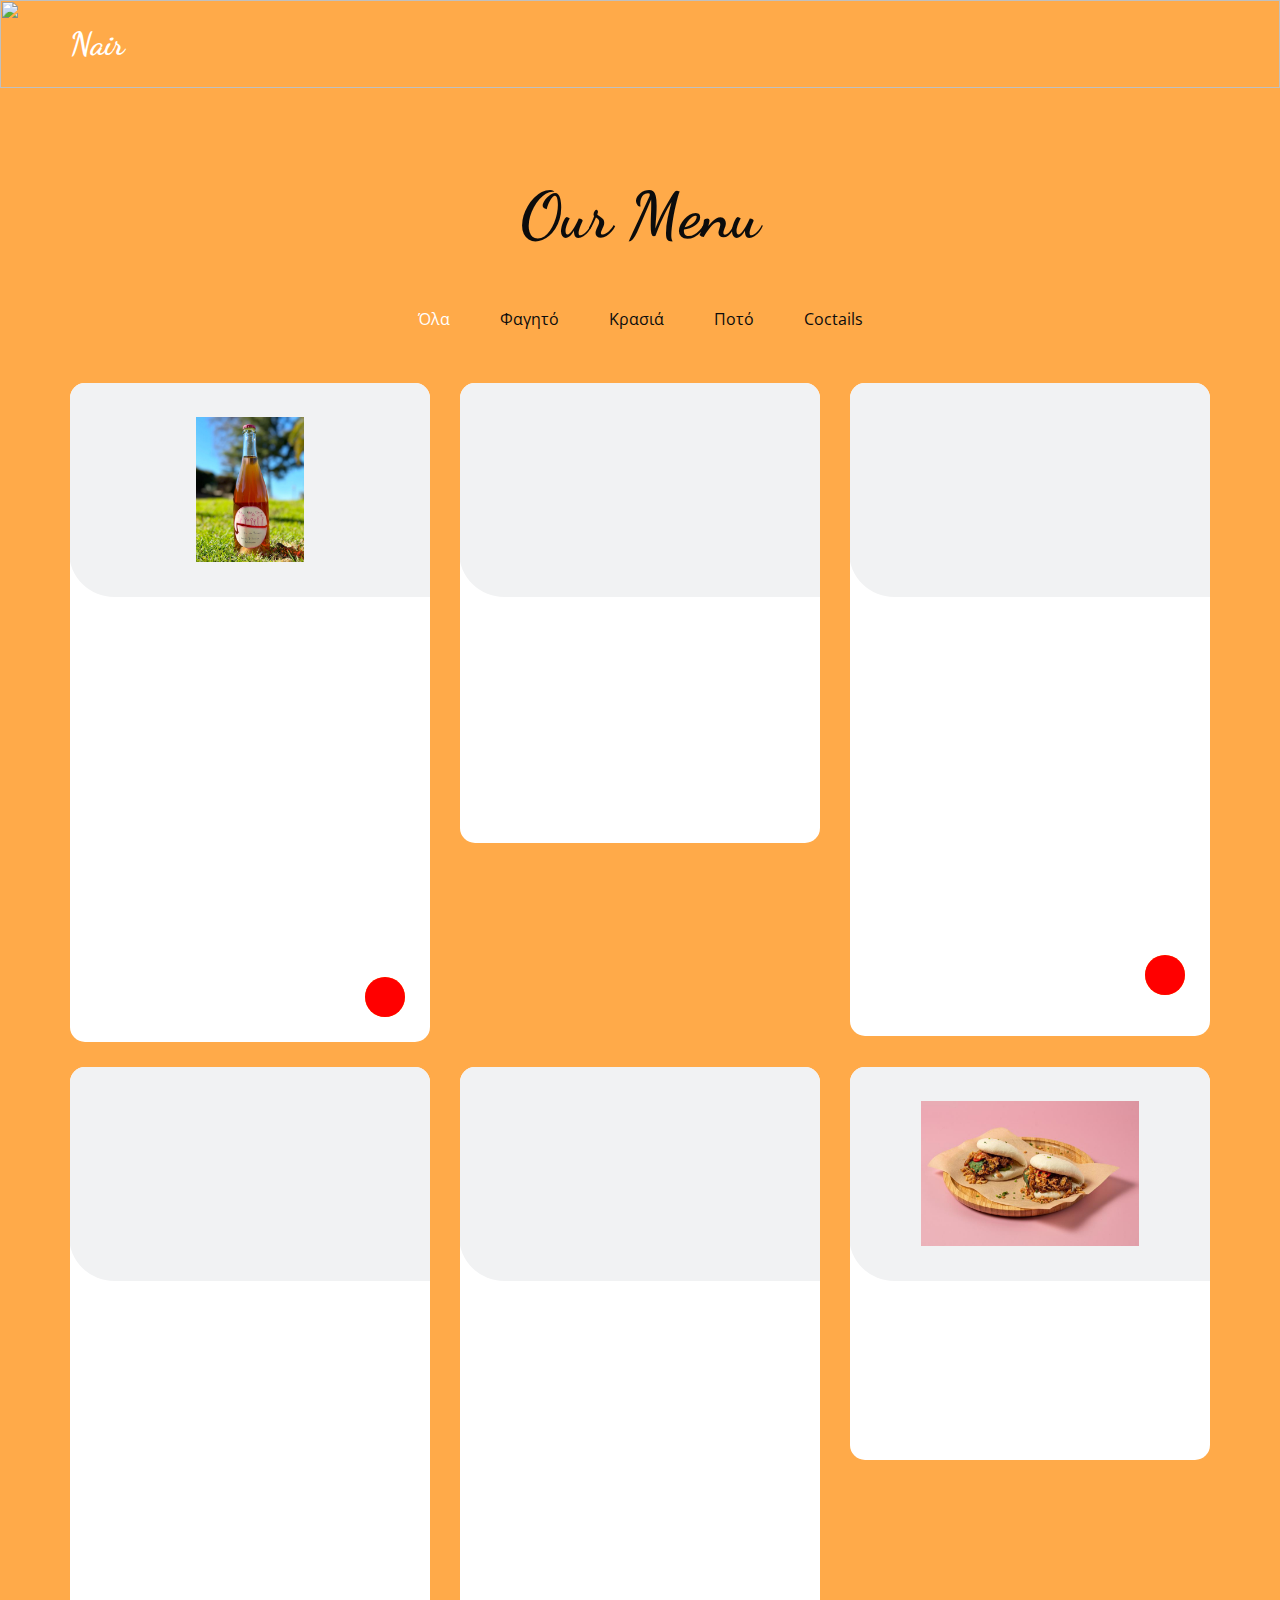
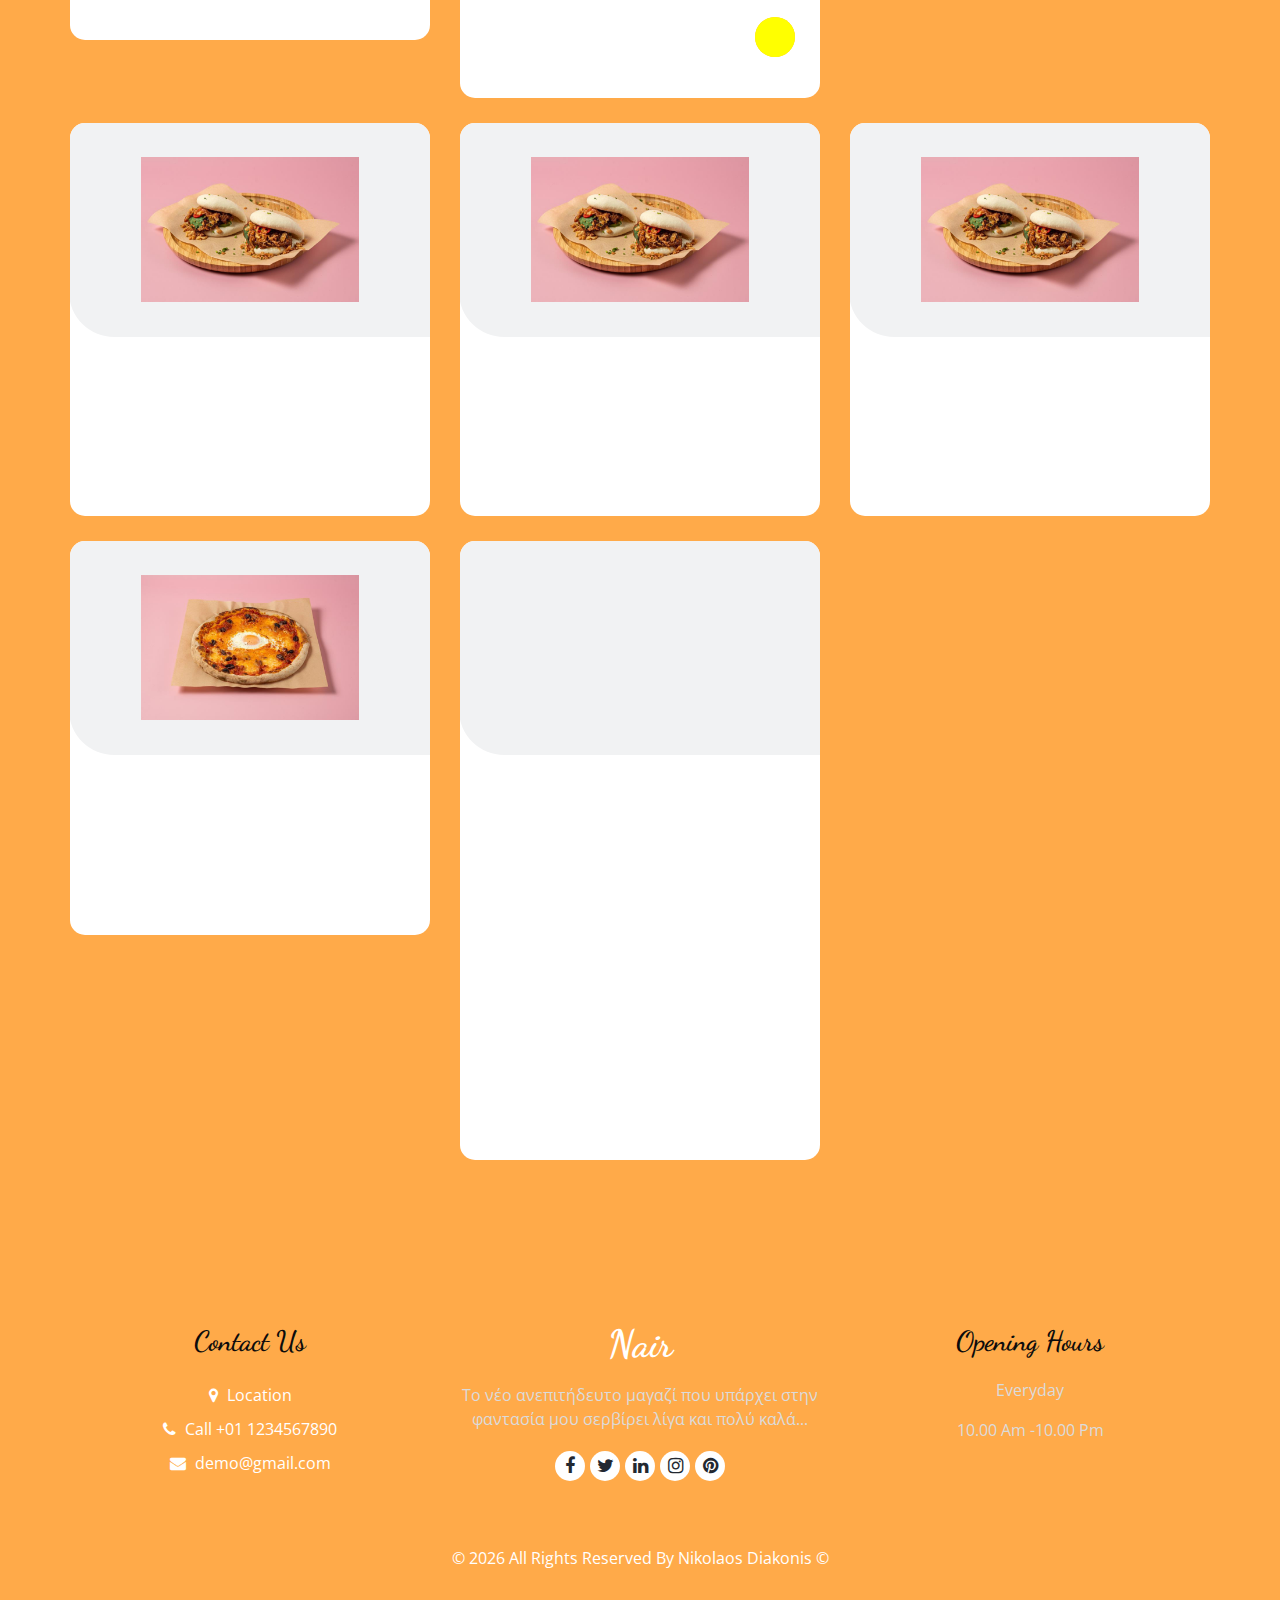
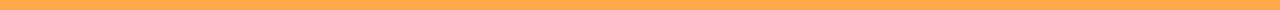
==== commit 0fd6f8d4: "added style to the menu page" ====
--- a/index.html
+++ b/index.html
@@ -39,7 +39,9 @@
 
   <div class="hero_area">
     <div class="bg-box">
-      <img src="images/hero-bg.jpg" alt="">
+      <img
+        src="https://img.freepik.com/free-photo/dark-wood-wall_1194-7058.jpg?w=996&t=st=1697462511~exp=1697463111~hmac=5990cddfc269309c8e8008706c76fd63b2d3e1e13ba436373b65dfc2eecb17b1"
+        alt="">
     </div>
     <!-- header section strats -->
     <header class="header_section">
@@ -51,10 +53,10 @@
             </span>
           </a>
 
-          <button class="navbar-toggler" type="button" data-toggle="collapse" data-target="#navbarSupportedContent"
+          <!-- <button class="navbar-toggler" type="button" data-toggle="collapse" data-target="#navbarSupportedContent"
             aria-controls="navbarSupportedContent" aria-expanded="false" aria-label="Toggle navigation">
             <span class=""> </span>
-          </button>
+          </button> -->
 
           <div class="collapse navbar-collapse" id="navbarSupportedContent">
             <!-- <ul class="navbar-nav  mx-auto ">
--- a/css/style.css
+++ b/css/style.css
@@ -3,7 +3,7 @@
 body {
   font-family: "Open Sans", sans-serif;
   color: #0c0c0c;
-  background-color: #ffffff;
+  background-color: #ffaa49;
   overflow-x: hidden;
 }
 
@@ -52,7 +52,7 @@
 .heading_container h2 {
   position: relative;
   margin-bottom: 0;
-  font-size: 2.5rem;
+  font-size: 4rem;
   font-weight: bold;
 }
 
@@ -103,6 +103,7 @@
   flex-direction: column;
 }
 
+
 .bg-box {
   position: absolute;
   top: 0;
@@ -166,7 +167,7 @@
   padding-left: 18%;
 }
 
-.custom_nav-container .navbar-nav .nav-item .nav-link {
+/* .custom_nav-container .navbar-nav .nav-item .nav-link {
   padding: 5px 20px;
   color: #ffffff;
   text-align: center;
@@ -174,36 +175,37 @@
   border-radius: 5px;
   -webkit-transition: all 0.3s;
   transition: all 0.3s;
-}
-
-.custom_nav-container .navbar-nav .nav-item:hover .nav-link,
+} */
+
+/* .custom_nav-container .navbar-nav .nav-item:hover .nav-link,
 .custom_nav-container .navbar-nav .nav-item.active .nav-link {
   color: #ffbe33;
-}
-
-.custom_nav-container .nav_search-btn {
+} */
+
+/* .custom_nav-container .nav_search-btn {
   width: auto;
   height: auto;
   padding: 0;
   border: none;
   color: #ffffff;
   margin: 0 10px;
-}
-
-.custom_nav-container .nav_search-btn:hover {
+} */
+
+/* .custom_nav-container .nav_search-btn:hover {
   color: #ffbe33;
-}
-
-.user_option {
-  display: -webkit-box;
-  display: -ms-flexbox;
-  display: flex;
-  -webkit-box-align: center;
-  -ms-flex-align: center;
-  align-items: center;
-}
-
-.user_option a {
+} */
+
+/* .user_option {
+  display: -webkit-box;
+  display: -ms-flexbox;
+  display: flex;
+  -webkit-box-align: center;
+  -ms-flex-align: center;
+  align-items: center;
+} */
+
+.
+/* user_option a {
   margin: 0 10px;
 }
 
@@ -251,21 +253,21 @@
 
 .user_option .order_online:hover {
   background-color: #e69c00;
-}
-
-.custom_nav-container .navbar-toggler {
+} */
+
+/* .custom_nav-container .navbar-toggler {
   outline: none;
 }
-
-.custom_nav-container .navbar-toggler {
+ */
+/* .custom_nav-container .navbar-toggler {
   padding: 0;
   width: 37px;
   height: 42px;
   -webkit-transition: all 0.3s;
   transition: all 0.3s;
-}
-
-.custom_nav-container .navbar-toggler span {
+} */
+
+/* .custom_nav-container .navbar-toggler span {
   display: block;
   width: 35px;
   height: 4px;
@@ -277,7 +279,7 @@
   border-radius: 5px;
   transition: all 0.3s;
 }
-
+ */
 .custom_nav-container .navbar-toggler span::before,
 .custom_nav-container .navbar-toggler span::after {
   content: "";
@@ -285,7 +287,7 @@
   left: 0;
   height: 100%;
   width: 100%;
-  background-color: #ffffff;
+  background-color: #981616;
   top: -10px;
   border-radius: 5px;
   -webkit-transition: all 0.3s;
@@ -405,7 +407,7 @@
   padding-top: 45px;
 }
 
-.offer_section .box {
+/* .offer_section .box {
   display: -webkit-box;
   display: -ms-flexbox;
   display: flex;
@@ -415,9 +417,9 @@
   margin-top: 45px;
   border-radius: 5px;
   padding: 20px 15px;
-  background-color: #222831;
-  color: #ffffff;
-}
+  background-color: #e80d0d;
+  color: #ffffff;
+} */
 
 .offer_section .box .img-box {
   width: 175px;
@@ -502,9 +504,15 @@
 }
 
 .food_section .filters_menu li.active {
-  background-color: #222831;
-  color: #ffffff;
-}
+  background-image: url('https://img.freepik.com/free-photo/dark-wood-wall_1194-7058.jpg?w=996&t=st=1697462511~exp=1697463111~hmac=5990cddfc269309c8e8008706c76fd63b2d3e1e13ba436373b65dfc2eecb17b1');
+  background-size: cover;
+  /* Προσαρμογή της εικόνας για να καλύπτει το στοιχείο */
+  background-repeat: no-repeat;
+  /* Αποτροπή επανάληψης της εικόνας */
+  color: #ffffff;
+  /* Χρώμα κειμένου πάνω στην εικόνα */
+}
+
 
 .food_section .box {
   position: relative;
@@ -514,7 +522,11 @@
   color: #ffffff;
   border-radius: 15px;
   overflow: hidden;
-  background: linear-gradient(to bottom, #f1f2f3 25px, #222831 25px);
+  background-image: url('https://img.freepik.com/free-photo/dark-wood-wall_1194-7058.jpg?w=996&t=st=1697462511~exp=1697463111~hmac=5990cddfc269309c8e8008706c76fd63b2d3e1e13ba436373b65dfc2eecb17b1');
+  background-size: cover;
+  /* Προσαρμογή της εικόνας για να καλύπτει το στοιχείο */
+  background-repeat: no-repeat;
+  /* Αποτροπή επανάληψης της εικόνας */
 }
 
 .food_section .box .img-box {
@@ -904,8 +916,11 @@
 
 /* footer section*/
 .footer_section {
-  background-color: #222831;
-  color: #ffffff;
+  background-image: url('https://img.freepik.com/free-photo/dark-wood-wall_1194-7058.jpg?w=996&t=st=1697462511~exp=1697463111~hmac=5990cddfc269309c8e8008706c76fd63b2d3e1e13ba436373b65dfc2eecb17b1');
+  background-size: cover;
+  /* Προσαρμογή της εικόνας για να καλύπτει το στοιχείο */
+  background-repeat: no-repeat;
+  /* Αποτροπή επανάληψης της εικόνας */
   padding: 75px 0 40px 0;
   text-align: center;
 }
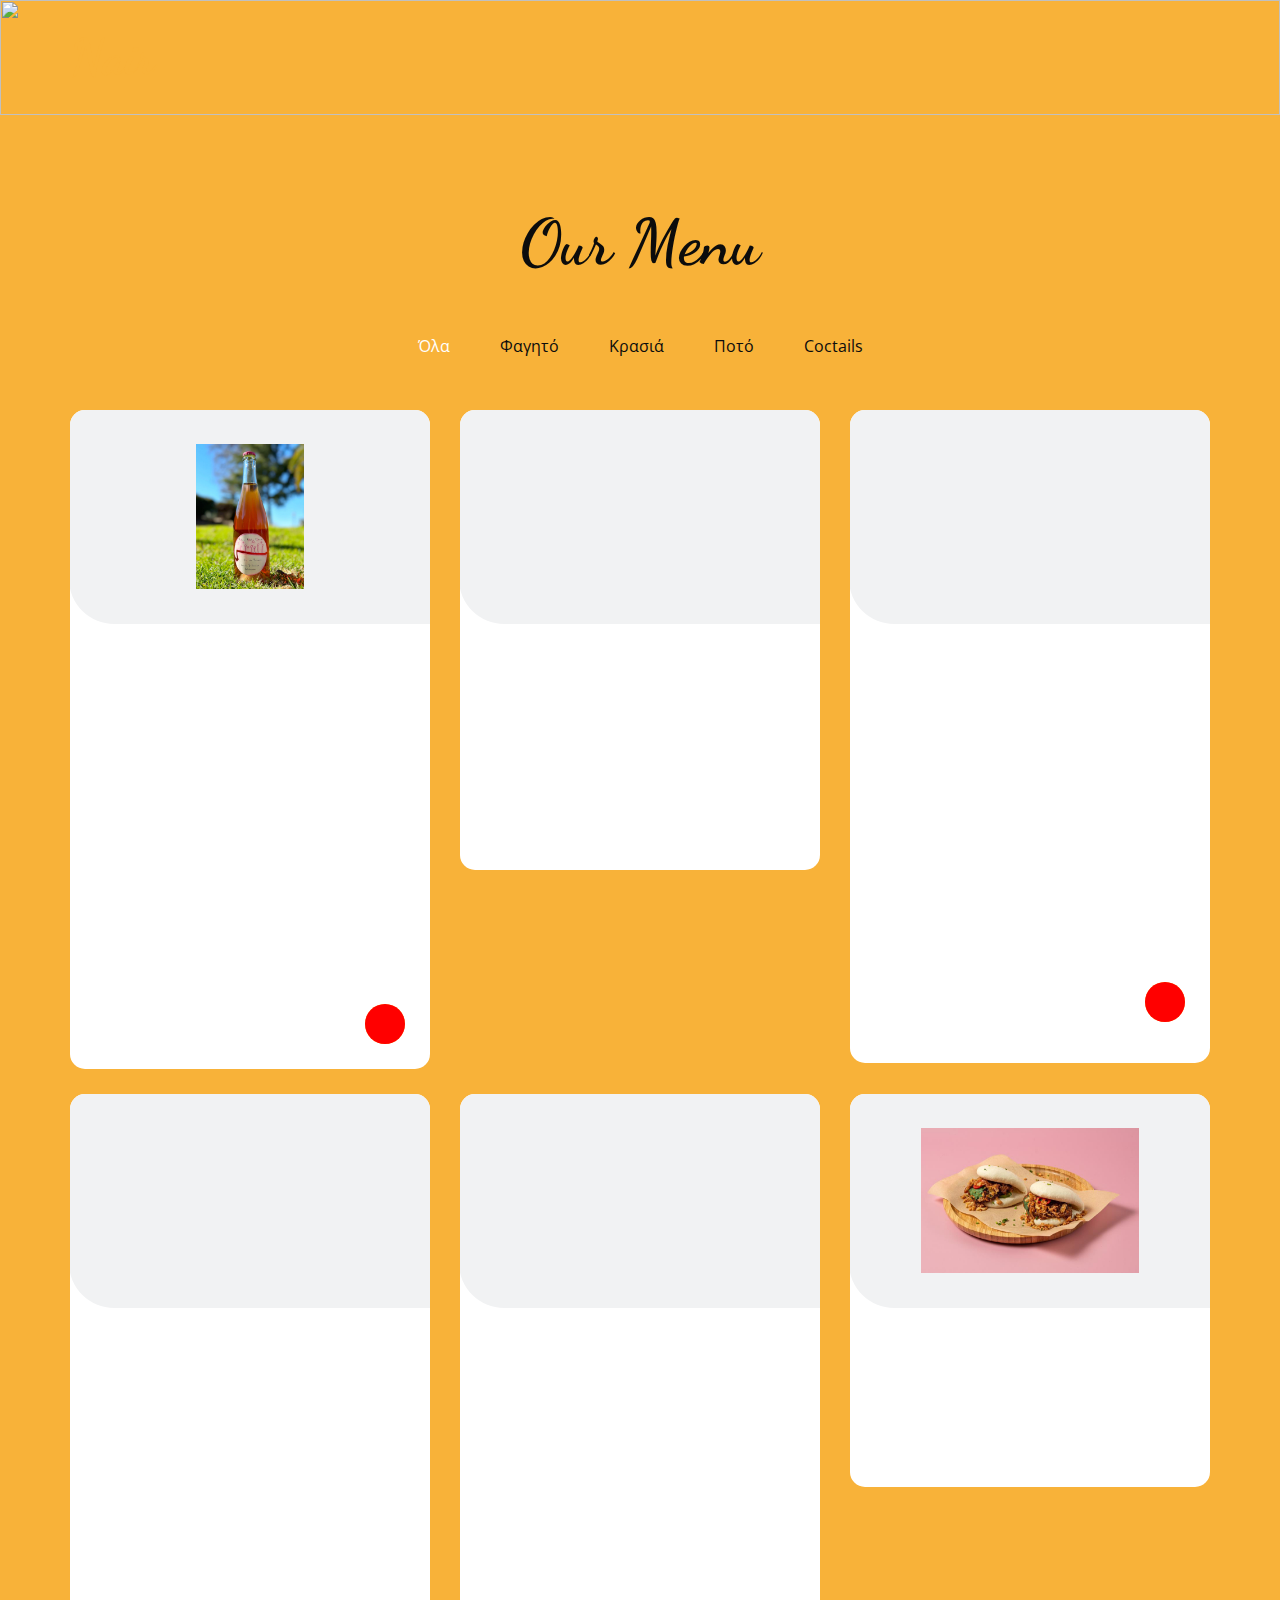
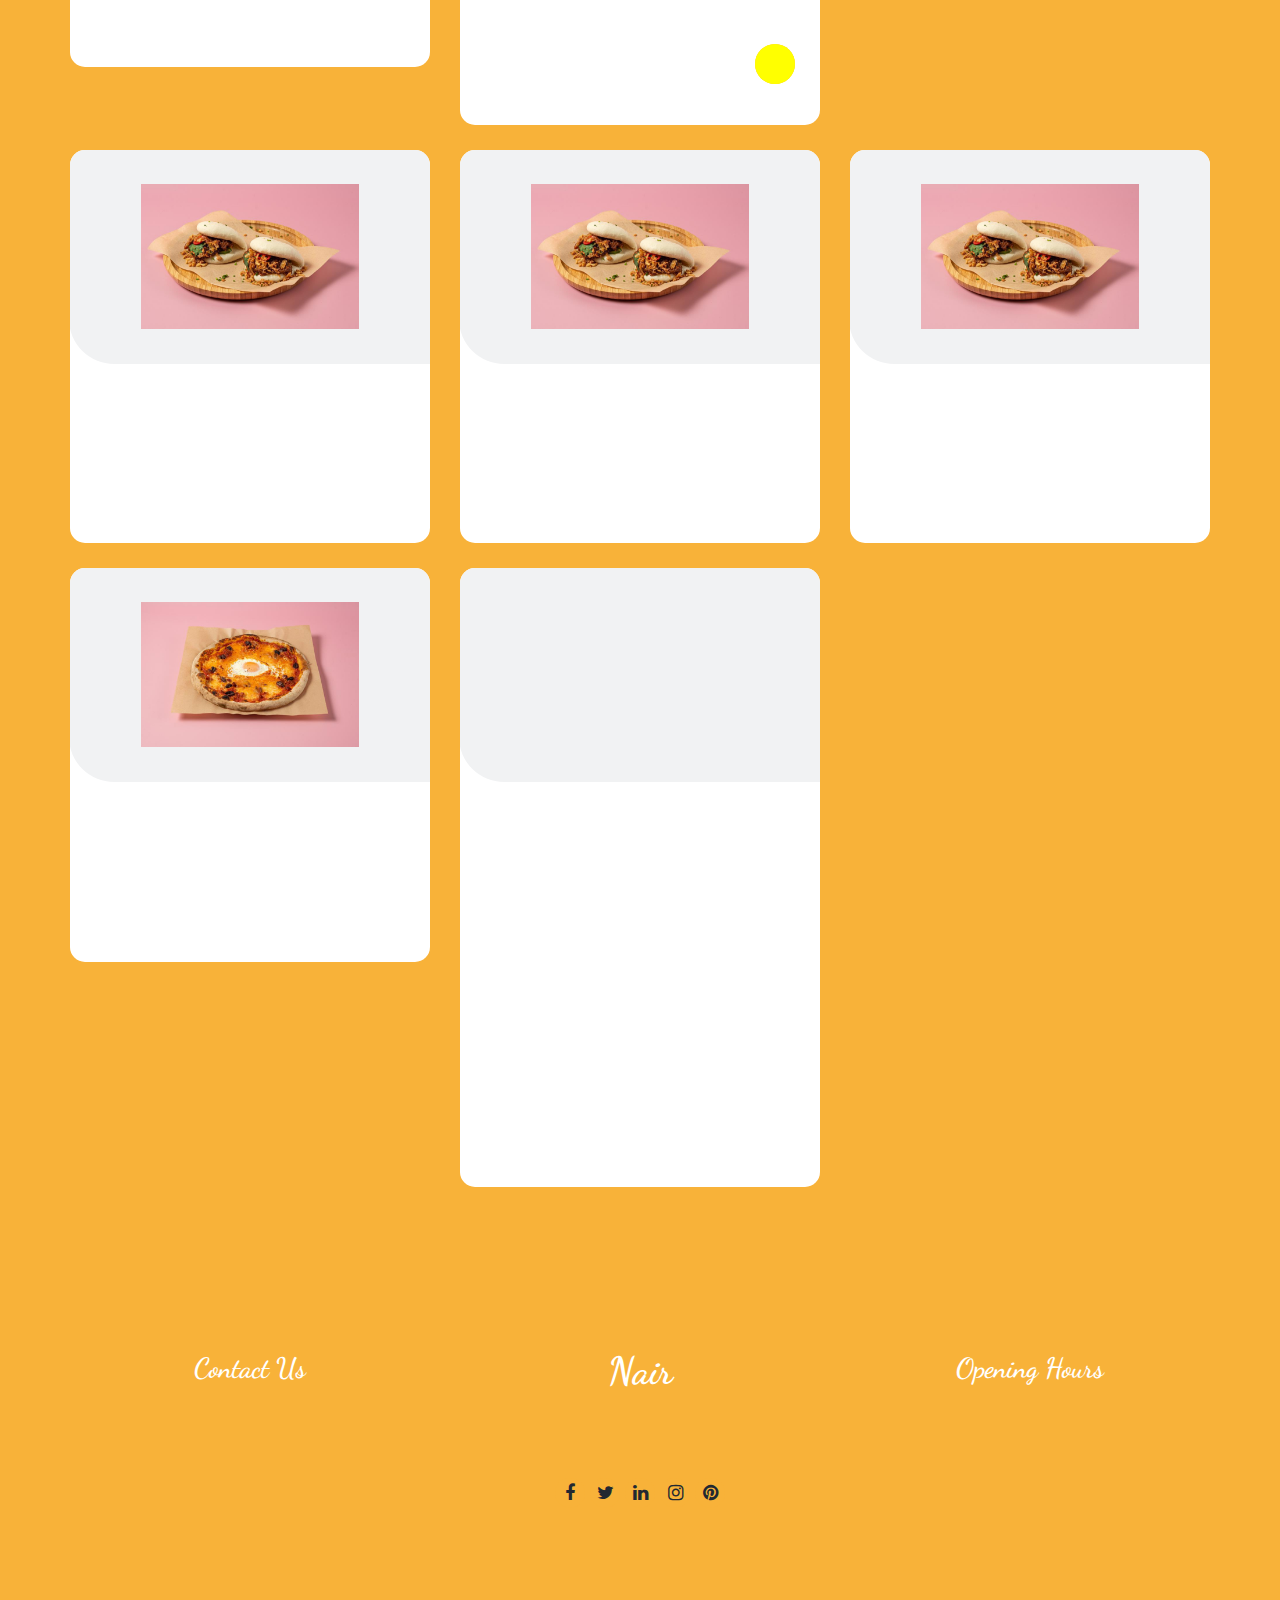
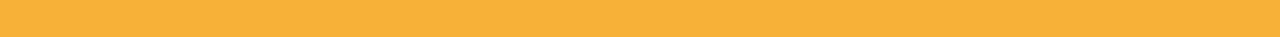
==== commit ac4c5251: "added final touch to styling" ====
--- a/index.html
+++ b/index.html
@@ -1165,7 +1165,7 @@
         <p>
           &copy; <span id="displayYear"></span> All Rights Reserved By
           Nikolaos Diakonis
-          &copy; <span id="displayYear"></span>
+          <span id="displayYear"></span>
         </p>
       </div>
     </div>
--- a/css/style.css
+++ b/css/style.css
@@ -3,7 +3,7 @@
 body {
   font-family: "Open Sans", sans-serif;
   color: #0c0c0c;
-  background-color: #ffaa49;
+  background-color: #f8b239;
   overflow-x: hidden;
 }
 
@@ -56,9 +56,9 @@
   font-weight: bold;
 }
 
-.heading_container h2 span {
+/* .heading_container h2 span {
   color: #ffbe33;
-}
+} */
 
 .heading_container p {
   margin-top: 10px;
@@ -155,8 +155,8 @@
 
 .navbar-brand span {
   font-weight: bold;
-  font-size: 32px;
-  color: #ffffff;
+  font-size: 50px;
+  color: #f8b239;
 }
 
 .custom_nav-container {
@@ -167,50 +167,50 @@
   padding-left: 18%;
 }
 
-/* .custom_nav-container .navbar-nav .nav-item .nav-link {
+.custom_nav-container .navbar-nav .nav-item .nav-link {
   padding: 5px 20px;
-  color: #ffffff;
+  color: #f8b239;
   text-align: center;
   text-transform: uppercase;
   border-radius: 5px;
   -webkit-transition: all 0.3s;
   transition: all 0.3s;
-} */
-
-/* .custom_nav-container .navbar-nav .nav-item:hover .nav-link,
+}
+
+.custom_nav-container .navbar-nav .nav-item:hover .nav-link,
 .custom_nav-container .navbar-nav .nav-item.active .nav-link {
   color: #ffbe33;
-} */
-
-/* .custom_nav-container .nav_search-btn {
+}
+
+.custom_nav-container .nav_search-btn {
   width: auto;
   height: auto;
   padding: 0;
   border: none;
-  color: #ffffff;
+  color: #f8b239;
   margin: 0 10px;
-} */
-
-/* .custom_nav-container .nav_search-btn:hover {
+}
+
+.custom_nav-container .nav_search-btn:hover {
   color: #ffbe33;
-} */
-
-/* .user_option {
-  display: -webkit-box;
-  display: -ms-flexbox;
-  display: flex;
-  -webkit-box-align: center;
-  -ms-flex-align: center;
-  align-items: center;
-} */
-
-.
-/* user_option a {
+}
+
+*/ .user_option {
+  display: -webkit-box;
+  display: -ms-flexbox;
+  display: flex;
+  -webkit-box-align: center;
+  -ms-flex-align: center;
+  align-items: center;
+}
+
+
+user_option a {
   margin: 0 10px;
 }
 
 .user_option .user_link {
-  color: #ffffff;
+  color: #f8b239;
 }
 
 .user_option .user_link:hover {
@@ -232,7 +232,7 @@
 .user_option .cart_link svg {
   width: 17px;
   height: auto;
-  fill: #ffffff;
+  fill: #f8b239;
   margin-bottom: 2px;
 }
 
@@ -244,7 +244,7 @@
   display: inline-block;
   padding: 8px 30px;
   background-color: #ffbe33;
-  color: #ffffff;
+  color: #f8b239;
   border-radius: 45px;
   -webkit-transition: all 0.3s;
   transition: all 0.3s;
@@ -253,25 +253,25 @@
 
 .user_option .order_online:hover {
   background-color: #e69c00;
-} */
-
-/* .custom_nav-container .navbar-toggler {
+}
+
+.custom_nav-container .navbar-toggler {
   outline: none;
 }
- */
-/* .custom_nav-container .navbar-toggler {
+
+.custom_nav-container .navbar-toggler {
   padding: 0;
   width: 37px;
   height: 42px;
   -webkit-transition: all 0.3s;
   transition: all 0.3s;
-} */
-
-/* .custom_nav-container .navbar-toggler span {
+}
+
+.custom_nav-container .navbar-toggler span {
   display: block;
   width: 35px;
   height: 4px;
-  background-color: #ffffff;
+  color: #f8b239;
   margin: 7px 0;
   -webkit-transition: all 0.3s;
   transition: all 0.3s;
@@ -279,7 +279,7 @@
   border-radius: 5px;
   transition: all 0.3s;
 }
- */
+
 .custom_nav-container .navbar-toggler span::before,
 .custom_nav-container .navbar-toggler span::after {
   content: "";
@@ -343,7 +343,7 @@
 }
 
 .slider_section .detail-box {
-  color: #ffffff;
+  color: #f8b239;
   margin-bottom: 145px;
 }
 
@@ -361,7 +361,7 @@
   display: inline-block;
   padding: 10px 45px;
   background-color: #ffbe33;
-  color: #ffffff;
+  color: #f8b239;
   border-radius: 45px;
   -webkit-transition: all 0.3s;
   transition: all 0.3s;
@@ -389,7 +389,7 @@
 }
 
 .slider_section .carousel-indicators li {
-  background-color: #ffffff;
+  background-color: #f8b239;
   width: 12px;
   height: 12px;
   border-radius: 100%;
@@ -407,7 +407,7 @@
   padding-top: 45px;
 }
 
-/* .offer_section .box {
+.offer_section .box {
   display: -webkit-box;
   display: -ms-flexbox;
   display: flex;
@@ -418,10 +418,10 @@
   border-radius: 5px;
   padding: 20px 15px;
   background-color: #e80d0d;
-  color: #ffffff;
-} */
-
-.offer_section .box .img-box {
+  color: #f8b239;
+}
+
+*/ .offer_section .box .img-box {
   width: 175px;
   min-width: 175px;
   height: 175px;
@@ -460,7 +460,7 @@
   display: inline-block;
   padding: 10px 30px;
   background-color: #ffbe33;
-  color: #ffffff;
+  color: #f8b239;
   border-radius: 45px;
   -webkit-transition: all 0.3s;
   transition: all 0.3s;
@@ -504,7 +504,7 @@
 }
 
 .food_section .filters_menu li.active {
-  background-image: url('https://img.freepik.com/free-photo/dark-wood-wall_1194-7058.jpg?w=996&t=st=1697462511~exp=1697463111~hmac=5990cddfc269309c8e8008706c76fd63b2d3e1e13ba436373b65dfc2eecb17b1');
+  background-image: url('https://images.pexels.com/photos/1250283/pexels-photo-1250283.jpeg');
   background-size: cover;
   /* Προσαρμογή της εικόνας για να καλύπτει το στοιχείο */
   background-repeat: no-repeat;
@@ -522,7 +522,7 @@
   color: #ffffff;
   border-radius: 15px;
   overflow: hidden;
-  background-image: url('https://img.freepik.com/free-photo/dark-wood-wall_1194-7058.jpg?w=996&t=st=1697462511~exp=1697463111~hmac=5990cddfc269309c8e8008706c76fd63b2d3e1e13ba436373b65dfc2eecb17b1');
+  background-image: url('https://images.pexels.com/photos/1250283/pexels-photo-1250283.jpeg');
   background-size: cover;
   /* Προσαρμογή της εικόνας για να καλύπτει το στοιχείο */
   background-repeat: no-repeat;
@@ -916,7 +916,7 @@
 
 /* footer section*/
 .footer_section {
-  background-image: url('https://img.freepik.com/free-photo/dark-wood-wall_1194-7058.jpg?w=996&t=st=1697462511~exp=1697463111~hmac=5990cddfc269309c8e8008706c76fd63b2d3e1e13ba436373b65dfc2eecb17b1');
+  background-image: url('https://images.pexels.com/photos/1250283/pexels-photo-1250283.jpeg');
   background-size: cover;
   /* Προσαρμογή της εικόνας για να καλύπτει το στοιχείο */
   background-repeat: no-repeat;
@@ -927,6 +927,7 @@
 
 .footer_section h4 {
   font-size: 28px;
+  color: white;
 }
 
 .footer_section h4,
@@ -937,7 +938,7 @@
 }
 
 .footer_section p {
-  color: #dbdbdb;
+  color: #f8b239;
 }
 
 .footer_section .footer-col {
@@ -956,7 +957,7 @@
 
 .footer_section .footer_contact .contact_link_box a {
   margin: 5px 0;
-  color: #ffffff;
+  color: #f8b239;
 }
 
 .footer_section .footer_contact .contact_link_box a i {
@@ -1000,7 +1001,7 @@
   width: 30px;
   height: 30px;
   border-radius: 100%;
-  background-color: #ffffff;
+  background-color: #f8b239;
   border-radius: 100%;
   margin: 0 2.5px;
   font-size: 18px;
@@ -1010,13 +1011,16 @@
   color: #ffbe33;
 }
 
+
+
+
 .footer_section .footer-info {
   text-align: center;
   margin-top: 25px;
 }
 
 .footer_section .footer-info p {
-  color: #ffffff;
+  color: #f8b239;
   margin: 0;
 }
 
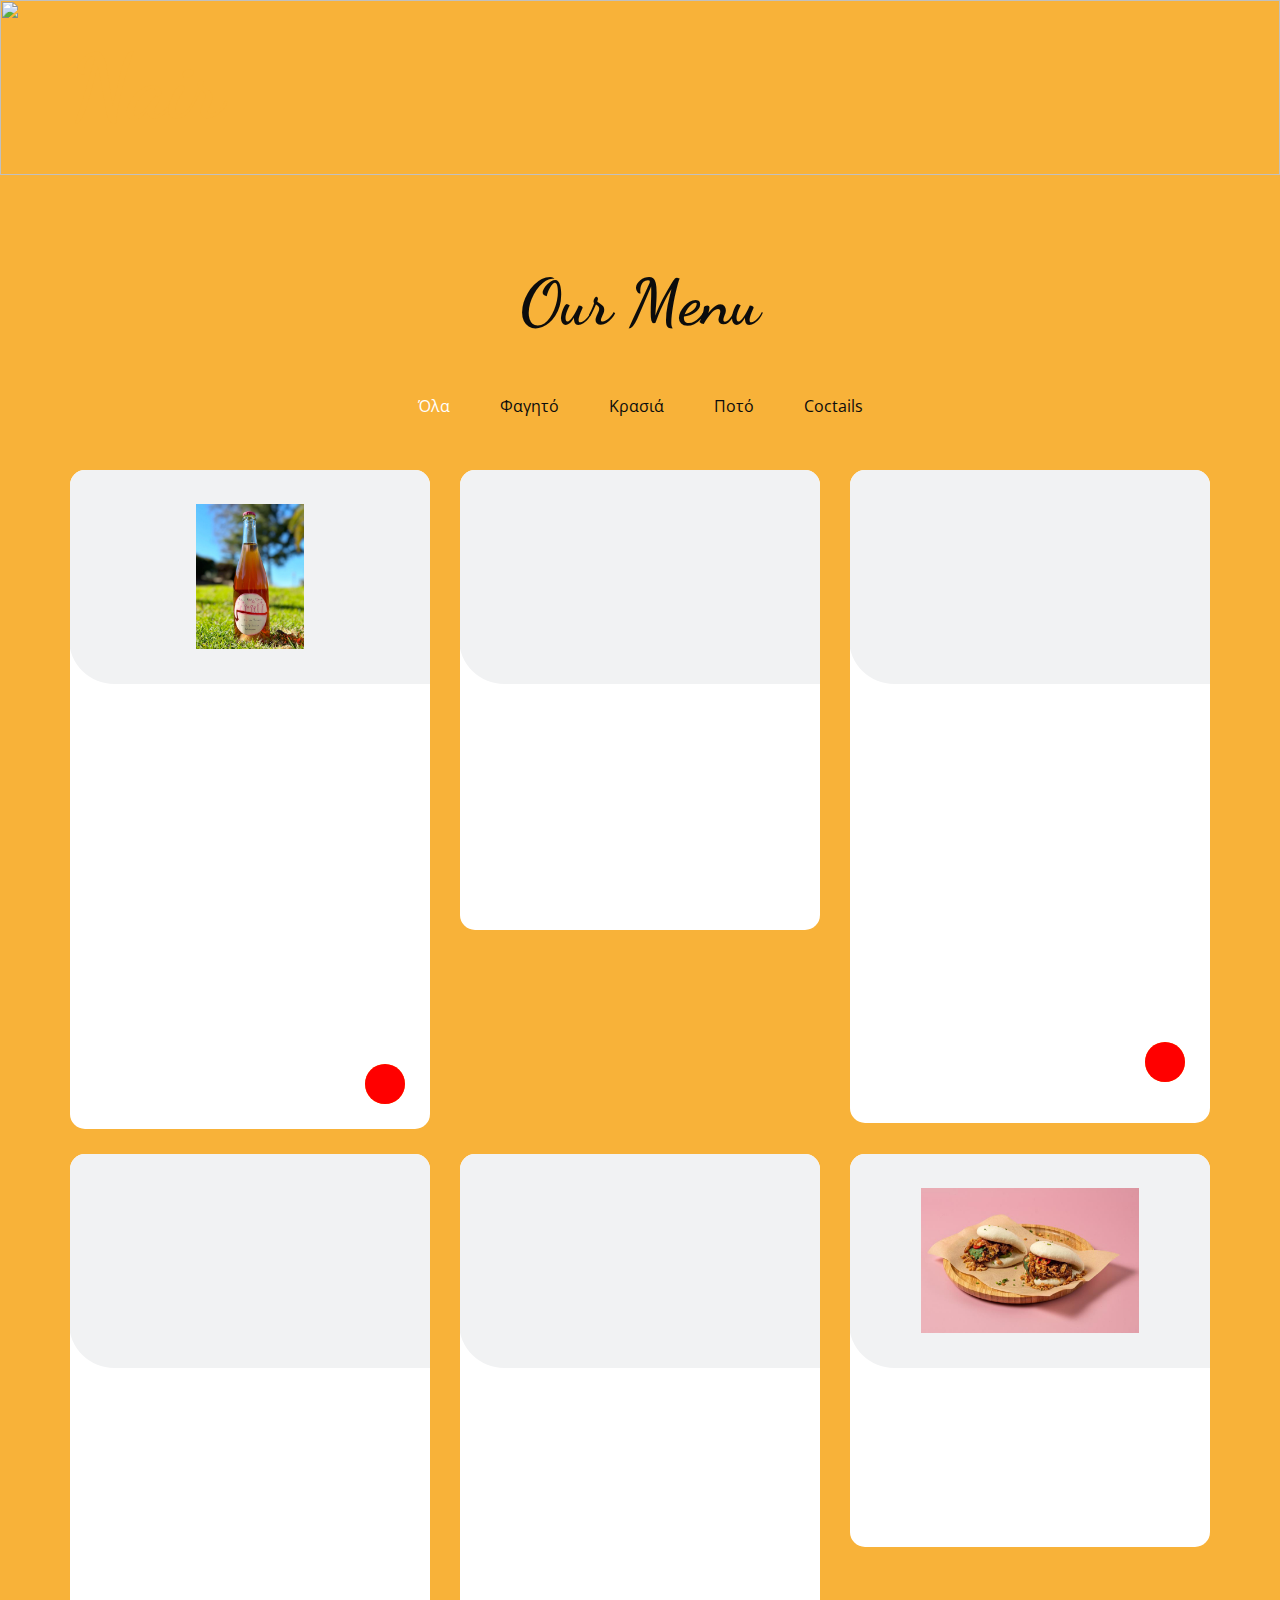
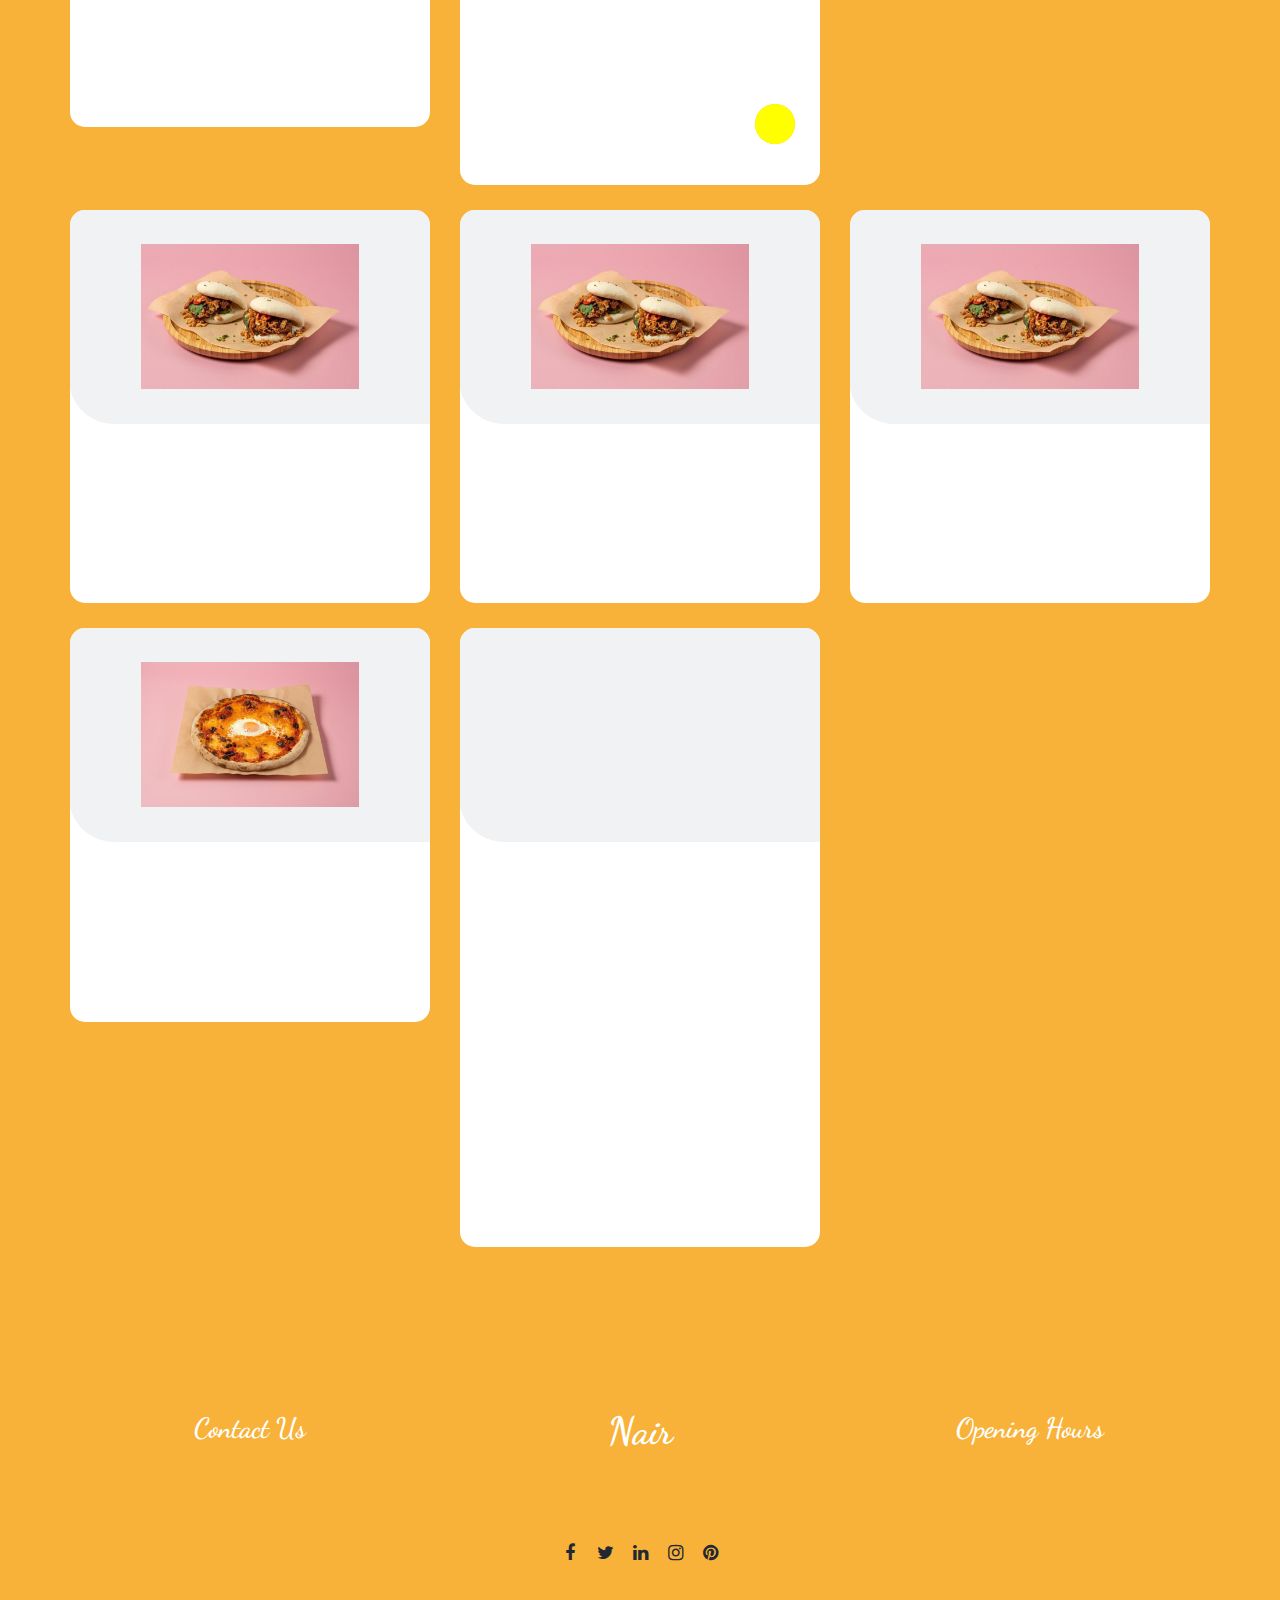
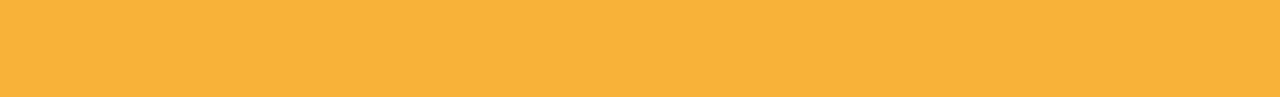
==== commit 0fa1fd31: "changed navbar background" ====
--- a/index.html
+++ b/index.html
@@ -39,9 +39,7 @@
 
   <div class="hero_area">
     <div class="bg-box">
-      <img
-        src="https://img.freepik.com/free-photo/dark-wood-wall_1194-7058.jpg?w=996&t=st=1697462511~exp=1697463111~hmac=5990cddfc269309c8e8008706c76fd63b2d3e1e13ba436373b65dfc2eecb17b1"
-        alt="">
+      <img src="https://images.pexels.com/photos/1250283/pexels-photo-1250283.jpeg" alt="">
     </div>
     <!-- header section strats -->
     <header class="header_section">
--- a/css/style.css
+++ b/css/style.css
@@ -155,8 +155,9 @@
 
 .navbar-brand span {
   font-weight: bold;
-  font-size: 50px;
-  color: #f8b239;
+  font-size: 90px;
+  color: #f8b239;
+
 }
 
 .custom_nav-container {
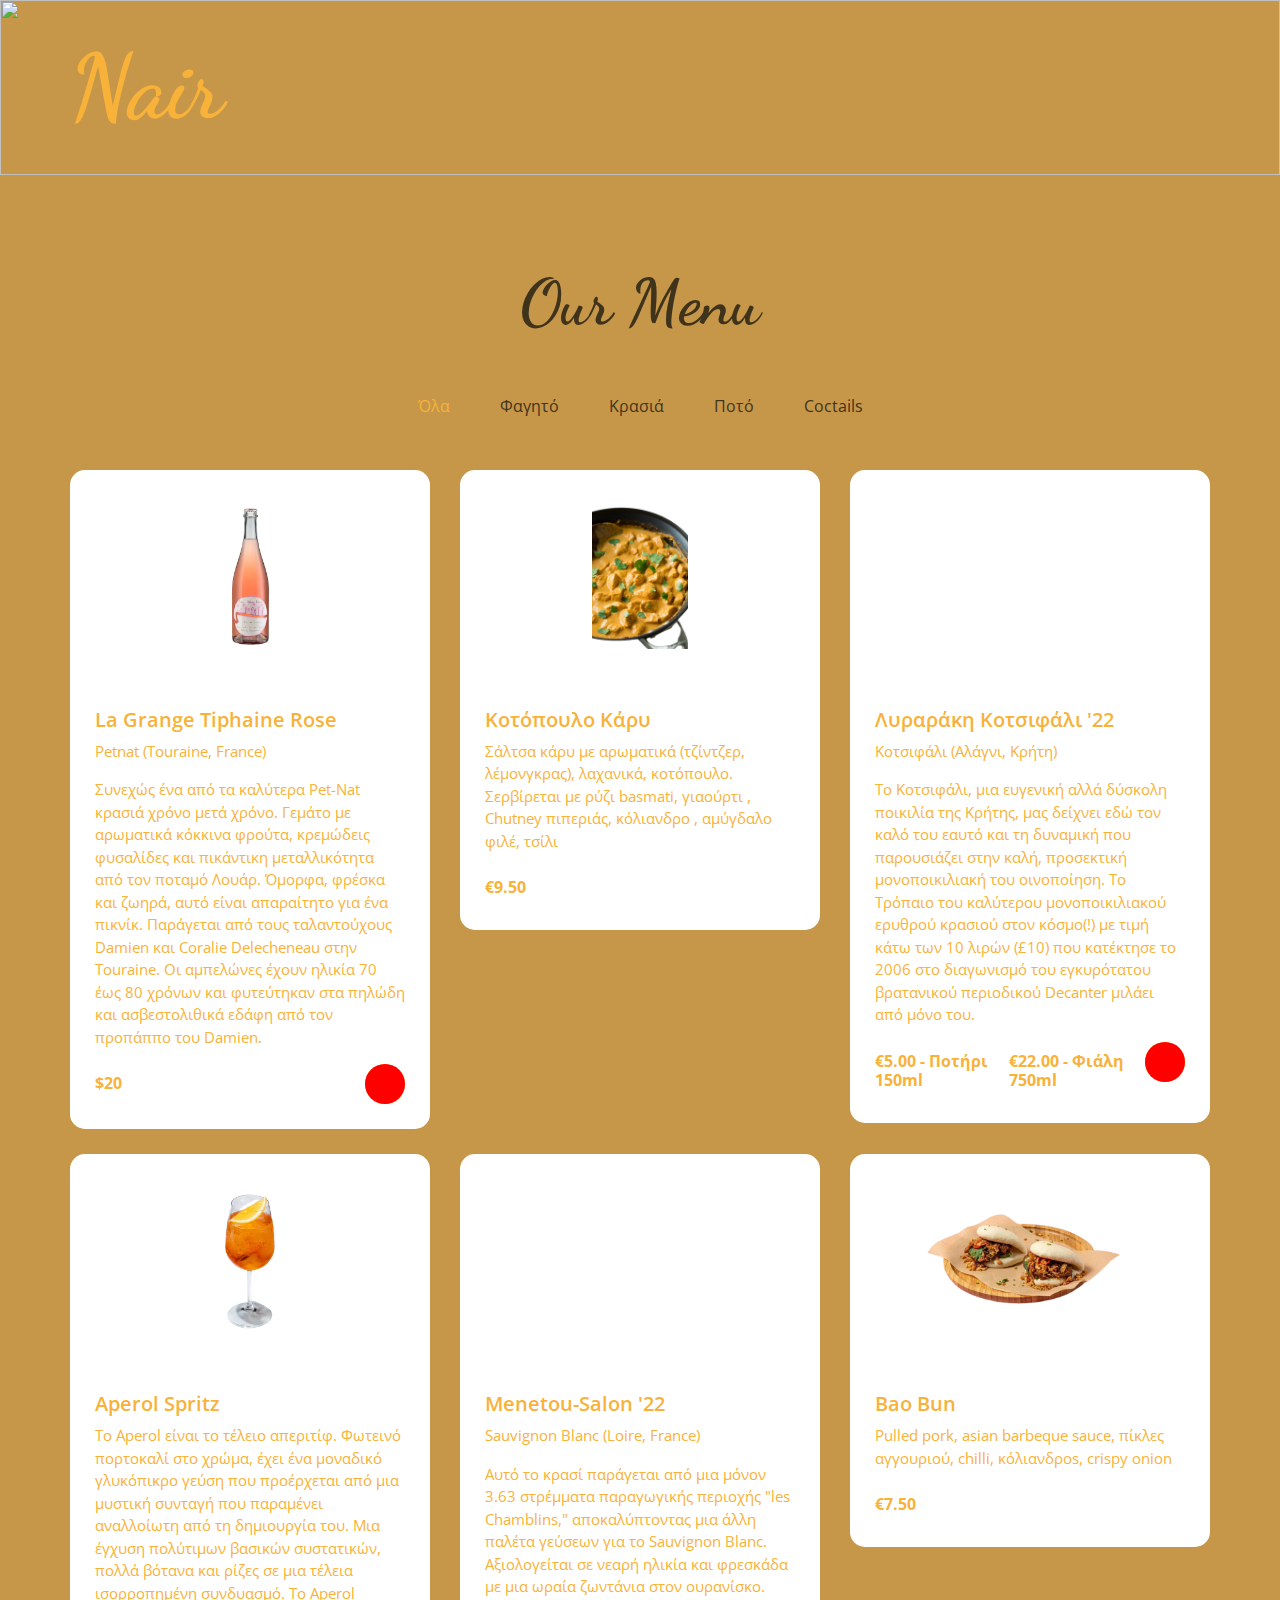
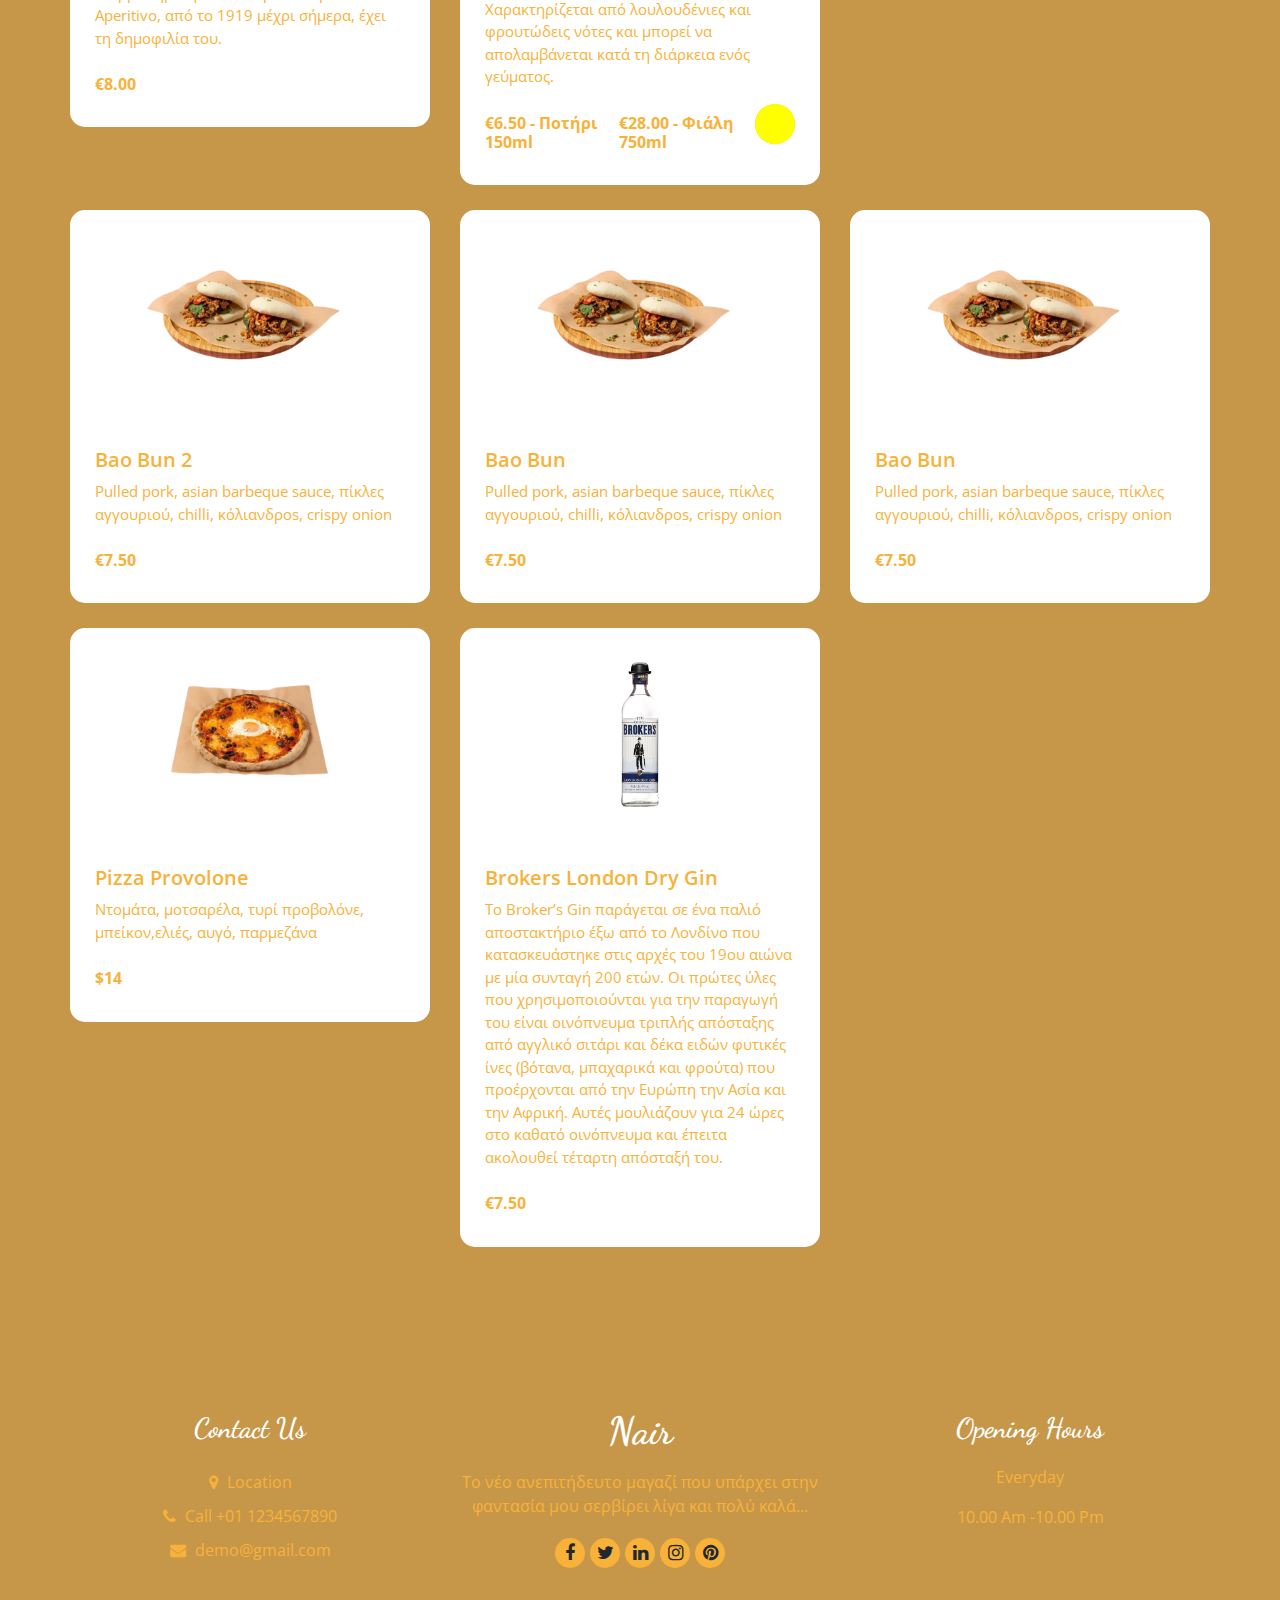
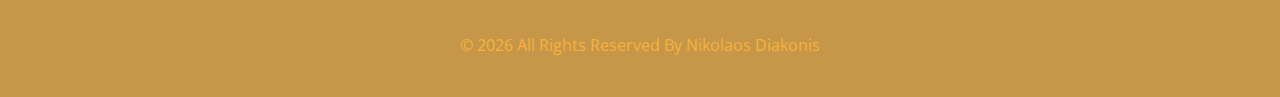
==== commit 87477ece: "changed some photos" ====
--- a/index.html
+++ b/index.html
@@ -163,7 +163,7 @@
             <div class="box">
               <div>
                 <div class="img-box">
-                  <img src="images/la grange.jpg" alt="">
+                  <img src="images/la_grange-removebg-preview.png" alt="">
                 </div>
                 <div class="detail-box">
                   <h5>
@@ -250,9 +250,7 @@
             <div class="box">
               <div>
                 <div class="img-box">
-                  <img
-                    src="https://www.kitchensanctuary.com/wp-content/uploads/2023/06/Chicken-Panang-Curry-tall-FS.webp"
-                    alt="">
+                  <img src="/images/chicken-curry-removebg-preview.png" alt="">
                 </div>
                 <div class="detail-box">
                   <h5>
@@ -426,9 +424,7 @@
             <div class="box">
               <div>
                 <div class="img-box">
-                  <img
-                    src="https://www.liquor.com/thmb/IIIISme-EOH3vHQ1Os4EYz-sunM=/750x0/filters:no_upscale():max_bytes(150000):strip_icc():format(webp)/aperol-spritz-720x720-primary-985457b239d7427da2f8b4be17131caa.jpg"
-                    alt="">
+                  <img src="images/aperol-removebg-preview.png" alt="">
                 </div>
                 <div class="detail-box">
                   <h5>
@@ -601,7 +597,7 @@
             <div class="box">
               <div>
                 <div class="img-box">
-                  <img src="images/bao.jpg" alt="">
+                  <img src="images/bao-removebg-preview.png" alt="">
                 </div>
                 <div class="detail-box">
                   <h5>
@@ -680,7 +676,7 @@
             <div class="box">
               <div>
                 <div class="img-box">
-                  <img src="images/bao.jpg" alt="">
+                  <img src="images/bao-removebg-preview.png" alt="">
                 </div>
                 <div class="detail-box">
                   <h5>
@@ -759,7 +755,7 @@
             <div class="box">
               <div>
                 <div class="img-box">
-                  <img src="images/bao.jpg" alt="">
+                  <img src="images/bao-removebg-preview.png" alt="">
                 </div>
                 <div class="detail-box">
                   <h5>
@@ -838,7 +834,7 @@
             <div class="box">
               <div>
                 <div class="img-box">
-                  <img src="images/bao.jpg" alt="">
+                  <img src="images/bao-removebg-preview.png" alt="">
                 </div>
                 <div class="detail-box">
                   <h5>
@@ -917,7 +913,7 @@
             <div class="box">
               <div>
                 <div class="img-box">
-                  <img src="images/provolone.jpg" alt="">
+                  <img src="images/provolone-removebg-preview.png" alt="">
                 </div>
                 <div class="detail-box">
                   <h5>
@@ -996,9 +992,7 @@
             <div class="box">
               <div>
                 <div class="img-box">
-                  <img
-                    src="https://c.scdn.gr/images/sku_main_images/006931/6931580/20211014133302_broker_s_london_dry_tzin_700ml.jpeg"
-                    alt="">
+                  <img src="/images/brokers-removebg-preview.png" alt="">
                 </div>
                 <div class="detail-box">
                   <h5>
--- a/css/style.css
+++ b/css/style.css
@@ -2,8 +2,8 @@
 
 body {
   font-family: "Open Sans", sans-serif;
-  color: #0c0c0c;
-  background-color: #f8b239;
+  color: #3f341b;
+  background-color: #C69749;
   overflow-x: hidden;
 }
 
@@ -510,17 +510,20 @@
   /* Προσαρμογή της εικόνας για να καλύπτει το στοιχείο */
   background-repeat: no-repeat;
   /* Αποτροπή επανάληψης της εικόνας */
-  color: #ffffff;
+  color: #f8b239;
   /* Χρώμα κειμένου πάνω στην εικόνα */
 }
 
+h6 {
+  font-weight: bold;
+}
 
 .food_section .box {
   position: relative;
   margin-top: 25px;
   background-color: #ffffff;
   border-radius: 10px;
-  color: #ffffff;
+  color: #f8b239;
   border-radius: 15px;
   overflow: hidden;
   background-image: url('https://images.pexels.com/photos/1250283/pexels-photo-1250283.jpeg');
@@ -531,7 +534,8 @@
 }
 
 .food_section .box .img-box {
-  background: #f1f2f3;
+  background-image: url('https://images.pexels.com/photos/1250283/pexels-photo-1250283.jpeg');
+  background-size: cover;
   display: -webkit-box;
   display: -ms-flexbox;
   display: flex;
@@ -1053,6 +1057,11 @@
 
 }
 
+.dimension {
+  width: 150px;
+
+}
+
 
 
 
